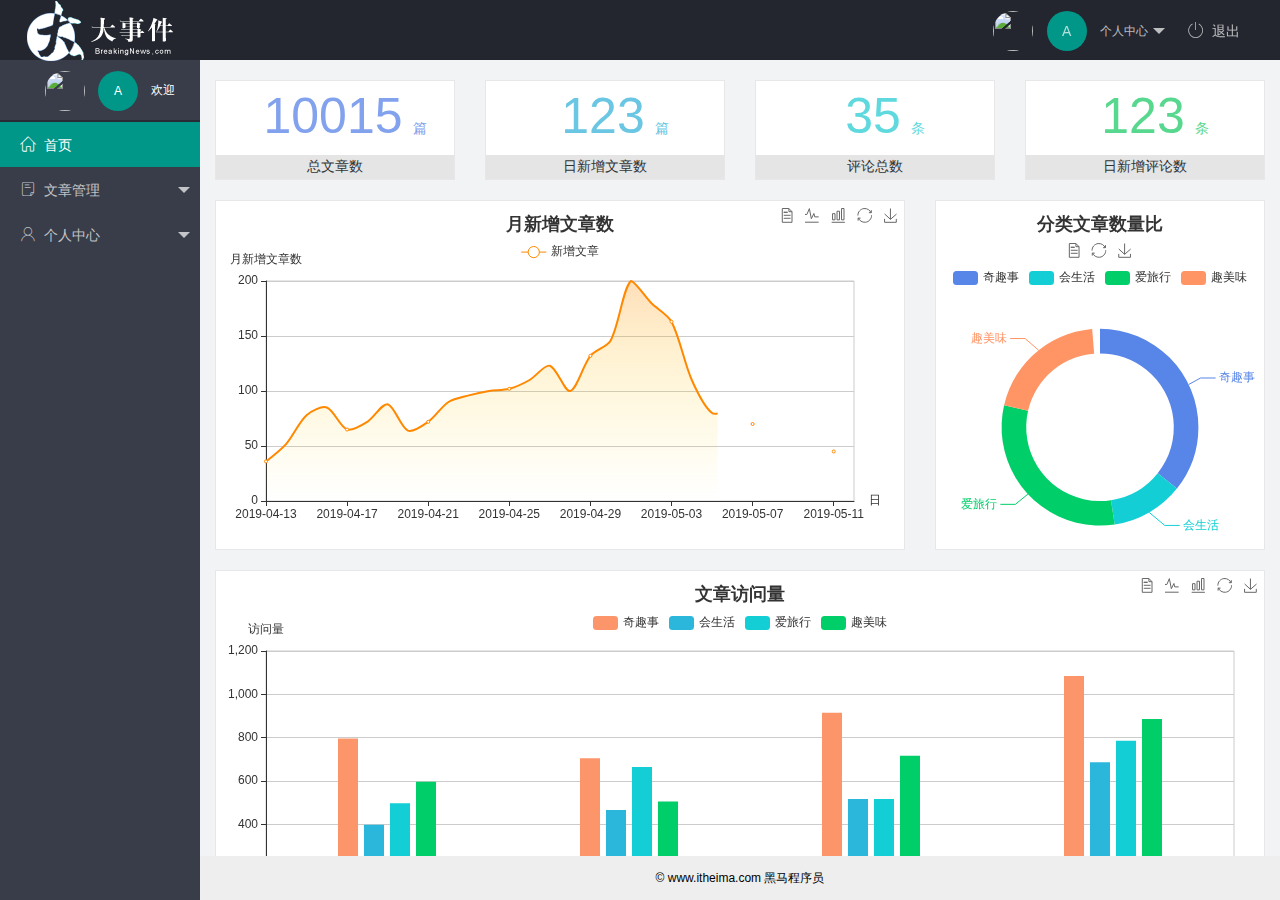
==== index.html @ 8183b422 "提交了index页面" ====
<!DOCTYPE html>
<html lang="en">

<head>
    <meta charset="UTF-8">
    <meta name="viewport" content="width=device-width, initial-scale=1.0">
    <title>大事件-主页</title>
    <link rel="stylesheet" href="/assets/lib/layui/css/layui.css">
    <link rel="stylesheet" href="/assets/fonts/iconfont.css">
    <link rel="stylesheet" href="/assets/css/index.css">
</head>

<body class="layui-layout-body">
    <div class="layui-layout layui-layout-admin">
        <div class="layui-header">
            <div class="layui-logo">
                <img src="/assets/images/logo.png" alt="">
            </div>
            <!-- 头部区域（可配合layui已有的水平导航） -->
            <ul class="layui-nav layui-layout-right">
                <li class="layui-nav-item">
                    <!-- 头像 -->
                    <a href="javascript:;" class="userinfo">
                        <img src="http://t.cn/RCzsdCq" class="layui-nav-img">
                        <span class="text-avatar">A</span> 个人中心
                    </a>
                    <dl class="layui-nav-child">
                        <dd><a href="">基本资料</a></dd>
                        <dd><a href="">更换头像</a></dd>
                        <dd><a href="">重置密码</a></dd>
                    </dl>
                </li>
                <li class="layui-nav-item"><a href="javascript:;" id="btnLogout"><span class="iconfont icon-tuichu"></span>退出</a></li>
            </ul>
        </div>

        <div class="layui-side layui-bg-black">
            <div class="layui-side-scroll">
                <!-- 头像 -->
                <div class="userinfo">
                    <img src="http://t.cn/RCzsdCq" class="layui-nav-img">
                    <span class="text-avatar">A</span>
                    <span id="welcome">欢迎</span>
                </div>
                <!-- 左侧导航区域（可配合layui已有的垂直导航） -->
                <ul class="layui-nav layui-nav-tree" lay-shrink="all">
                    <li class="layui-nav-item layui-this"><a href="/home/dashboard.html" target="fm"><span class="iconfont icon-home"></span>首页</a></li>

                    <li class="layui-nav-item">
                        <a class="" href="javascript:;"><span class="iconfont icon-16"></span>文章管理</a>
                        <dl class="layui-nav-child">
                            <dd><a href="javascript:;"><i class="layui-icon layui-icon-file"></i> 文章类别</a></dd>
                            <dd><a href="javascript:;"><i class="layui-icon layui-icon-template-1
                                "></i> 文章列表</a></dd>
                            <dd><a href="javascript:;"><i class="layui-icon layui-icon-upload-drag"></i> 发布文章</a></dd>
                        </dl>
                    </li>
                    <li class="layui-nav-item">
                        <a href="javascript:;"><span class="iconfont icon-user"></span>个人中心</a>
                        <dl class="layui-nav-child">
                            <dd><a href="javascript:;"><i class="layui-icon layui-icon-form"></i> 基本资料</a></dd>
                            <dd><a href="javascript:;"><i class="layui-icon layui-icon-face-smile"></i> 更换头像</a></dd>
                            <dd><a href="javascript:;"><i class="layui-icon layui-icon-set"></i> 重置密码</a></dd>
                        </dl>
                    </li>
                </ul>
            </div>
        </div>

        <div class="layui-body">
            <!-- 内容主体区域 -->
            <iframe name="fm" src="/home/dashboard.html" frameborder="0"></iframe>
        </div>

        <div class="layui-footer">
            <!-- 底部固定区域 -->
            © www.itheima.com 黑马程序员
        </div>
    </div>
    <script src="/assets/lib/layui/layui.all.js"></script>
    <script src="/assets/lib/jquery.js"></script>
    <script src="/assets/js/baseApi.js"></script>
    <script src="/assets/js/index.js"></script>
</body>

</html>
---- assets/lib/layui/css/layui.css ----
/** layui-v2.5.5 MIT License By https://www.layui.com */
 .layui-inline,img{display:inline-block;vertical-align:middle}h1,h2,h3,h4,h5,h6{font-weight:400}.layui-edge,.layui-header,.layui-inline,.layui-main{position:relative}.layui-body,.layui-edge,.layui-elip{overflow:hidden}.layui-btn,.layui-edge,.layui-inline,img{vertical-align:middle}.layui-btn,.layui-disabled,.layui-icon,.layui-unselect{-moz-user-select:none;-webkit-user-select:none;-ms-user-select:none}.layui-elip,.layui-form-checkbox span,.layui-form-pane .layui-form-label{text-overflow:ellipsis;white-space:nowrap}.layui-breadcrumb,.layui-tree-btnGroup{visibility:hidden}blockquote,body,button,dd,div,dl,dt,form,h1,h2,h3,h4,h5,h6,input,li,ol,p,pre,td,textarea,th,ul{margin:0;padding:0;-webkit-tap-highlight-color:rgba(0,0,0,0)}a:active,a:hover{outline:0}img{border:none}li{list-style:none}table{border-collapse:collapse;border-spacing:0}h4,h5,h6{font-size:100%}button,input,optgroup,option,select,textarea{font-family:inherit;font-size:inherit;font-style:inherit;font-weight:inherit;outline:0}pre{white-space:pre-wrap;white-space:-moz-pre-wrap;white-space:-pre-wrap;white-space:-o-pre-wrap;word-wrap:break-word}body{line-height:24px;font:14px Helvetica Neue,Helvetica,PingFang SC,Tahoma,Arial,sans-serif}hr{height:1px;margin:10px 0;border:0;clear:both}a{color:#333;text-decoration:none}a:hover{color:#777}a cite{font-style:normal;*cursor:pointer}.layui-border-box,.layui-border-box *{box-sizing:border-box}.layui-box,.layui-box *{box-sizing:content-box}.layui-clear{clear:both;*zoom:1}.layui-clear:after{content:'\20';clear:both;*zoom:1;display:block;height:0}.layui-inline{*display:inline;*zoom:1}.layui-edge{display:inline-block;width:0;height:0;border-width:6px;border-style:dashed;border-color:transparent}.layui-edge-top{top:-4px;border-bottom-color:#999;border-bottom-style:solid}.layui-edge-right{border-left-color:#999;border-left-style:solid}.layui-edge-bottom{top:2px;border-top-color:#999;border-top-style:solid}.layui-edge-left{border-right-color:#999;border-right-style:solid}.layui-disabled,.layui-disabled:hover{color:#d2d2d2!important;cursor:not-allowed!important}.layui-circle{border-radius:100%}.layui-show{display:block!important}.layui-hide{display:none!important}@font-face{font-family:layui-icon;src:url(../font/iconfont.eot?v=250);src:url(../font/iconfont.eot?v=250#iefix) format('embedded-opentype'),url(../font/iconfont.woff2?v=250) format('woff2'),url(../font/iconfont.woff?v=250) format('woff'),url(../font/iconfont.ttf?v=250) format('truetype'),url(../font/iconfont.svg?v=250#layui-icon) format('svg')}.layui-icon{font-family:layui-icon!important;font-size:16px;font-style:normal;-webkit-font-smoothing:antialiased;-moz-osx-font-smoothing:grayscale}.layui-icon-reply-fill:before{content:"\e611"}.layui-icon-set-fill:before{content:"\e614"}.layui-icon-menu-fill:before{content:"\e60f"}.layui-icon-search:before{content:"\e615"}.layui-icon-share:before{content:"\e641"}.layui-icon-set-sm:before{content:"\e620"}.layui-icon-engine:before{content:"\e628"}.layui-icon-close:before{content:"\1006"}.layui-icon-close-fill:before{content:"\1007"}.layui-icon-chart-screen:before{content:"\e629"}.layui-icon-star:before{content:"\e600"}.layui-icon-circle-dot:before{content:"\e617"}.layui-icon-chat:before{content:"\e606"}.layui-icon-release:before{content:"\e609"}.layui-icon-list:before{content:"\e60a"}.layui-icon-chart:before{content:"\e62c"}.layui-icon-ok-circle:before{content:"\1005"}.layui-icon-layim-theme:before{content:"\e61b"}.layui-icon-table:before{content:"\e62d"}.layui-icon-right:before{content:"\e602"}.layui-icon-left:before{content:"\e603"}.layui-icon-cart-simple:before{content:"\e698"}.layui-icon-face-cry:before{content:"\e69c"}.layui-icon-face-smile:before{content:"\e6af"}.layui-icon-survey:before{content:"\e6b2"}.layui-icon-tree:before{content:"\e62e"}.layui-icon-upload-circle:before{content:"\e62f"}.layui-icon-add-circle:before{content:"\e61f"}.layui-icon-download-circle:before{content:"\e601"}.layui-icon-templeate-1:before{content:"\e630"}.layui-icon-util:before{content:"\e631"}.layui-icon-face-surprised:before{content:"\e664"}.layui-icon-edit:before{content:"\e642"}.layui-icon-speaker:before{content:"\e645"}.layui-icon-down:before{content:"\e61a"}.layui-icon-file:before{content:"\e621"}.layui-icon-layouts:before{content:"\e632"}.layui-icon-rate-half:before{content:"\e6c9"}.layui-icon-add-circle-fine:before{content:"\e608"}.layui-icon-prev-circle:before{content:"\e633"}.layui-icon-read:before{content:"\e705"}.layui-icon-404:before{content:"\e61c"}.layui-icon-carousel:before{content:"\e634"}.layui-icon-help:before{content:"\e607"}.layui-icon-code-circle:before{content:"\e635"}.layui-icon-water:before{content:"\e636"}.layui-icon-username:before{content:"\e66f"}.layui-icon-find-fill:before{content:"\e670"}.layui-icon-about:before{content:"\e60b"}.layui-icon-location:before{content:"\e715"}.layui-icon-up:before{content:"\e619"}.layui-icon-pause:before{content:"\e651"}.layui-icon-date:before{content:"\e637"}.layui-icon-layim-uploadfile:before{content:"\e61d"}.layui-icon-delete:before{content:"\e640"}.layui-icon-play:before{content:"\e652"}.layui-icon-top:before{content:"\e604"}.layui-icon-friends:before{content:"\e612"}.layui-icon-refresh-3:before{content:"\e9aa"}.layui-icon-ok:before{content:"\e605"}.layui-icon-layer:before{content:"\e638"}.layui-icon-face-smile-fine:before{content:"\e60c"}.layui-icon-dollar:before{content:"\e659"}.layui-icon-group:before{content:"\e613"}.layui-icon-layim-download:before{content:"\e61e"}.layui-icon-picture-fine:before{content:"\e60d"}.layui-icon-link:before{content:"\e64c"}.layui-icon-diamond:before{content:"\e735"}.layui-icon-log:before{content:"\e60e"}.layui-icon-rate-solid:before{content:"\e67a"}.layui-icon-fonts-del:before{content:"\e64f"}.layui-icon-unlink:before{content:"\e64d"}.layui-icon-fonts-clear:before{content:"\e639"}.layui-icon-triangle-r:before{content:"\e623"}.layui-icon-circle:before{content:"\e63f"}.layui-icon-radio:before{content:"\e643"}.layui-icon-align-center:before{content:"\e647"}.layui-icon-align-right:before{content:"\e648"}.layui-icon-align-left:before{content:"\e649"}.layui-icon-loading-1:before{content:"\e63e"}.layui-icon-return:before{content:"\e65c"}.layui-icon-fonts-strong:before{content:"\e62b"}.layui-icon-upload:before{content:"\e67c"}.layui-icon-dialogue:before{content:"\e63a"}.layui-icon-video:before{content:"\e6ed"}.layui-icon-headset:before{content:"\e6fc"}.layui-icon-cellphone-fine:before{content:"\e63b"}.layui-icon-add-1:before{content:"\e654"}.layui-icon-face-smile-b:before{content:"\e650"}.layui-icon-fonts-html:before{content:"\e64b"}.layui-icon-form:before{content:"\e63c"}.layui-icon-cart:before{content:"\e657"}.layui-icon-camera-fill:before{content:"\e65d"}.layui-icon-tabs:before{content:"\e62a"}.layui-icon-fonts-code:before{content:"\e64e"}.layui-icon-fire:before{content:"\e756"}.layui-icon-set:before{content:"\e716"}.layui-icon-fonts-u:before{content:"\e646"}.layui-icon-triangle-d:before{content:"\e625"}.layui-icon-tips:before{content:"\e702"}.layui-icon-picture:before{content:"\e64a"}.layui-icon-more-vertical:before{content:"\e671"}.layui-icon-flag:before{content:"\e66c"}.layui-icon-loading:before{content:"\e63d"}.layui-icon-fonts-i:before{content:"\e644"}.layui-icon-refresh-1:before{content:"\e666"}.layui-icon-rmb:before{content:"\e65e"}.layui-icon-home:before{content:"\e68e"}.layui-icon-user:before{content:"\e770"}.layui-icon-notice:before{content:"\e667"}.layui-icon-login-weibo:before{content:"\e675"}.layui-icon-voice:before{content:"\e688"}.layui-icon-upload-drag:before{content:"\e681"}.layui-icon-login-qq:before{content:"\e676"}.layui-icon-snowflake:before{content:"\e6b1"}.layui-icon-file-b:before{content:"\e655"}.layui-icon-template:before{content:"\e663"}.layui-icon-auz:before{content:"\e672"}.layui-icon-console:before{content:"\e665"}.layui-icon-app:before{content:"\e653"}.layui-icon-prev:before{content:"\e65a"}.layui-icon-website:before{content:"\e7ae"}.layui-icon-next:before{content:"\e65b"}.layui-icon-component:before{content:"\e857"}.layui-icon-more:before{content:"\e65f"}.layui-icon-login-wechat:before{content:"\e677"}.layui-icon-shrink-right:before{content:"\e668"}.layui-icon-spread-left:before{content:"\e66b"}.layui-icon-camera:before{content:"\e660"}.layui-icon-note:before{content:"\e66e"}.layui-icon-refresh:before{content:"\e669"}.layui-icon-female:before{content:"\e661"}.layui-icon-male:before{content:"\e662"}.layui-icon-password:before{content:"\e673"}.layui-icon-senior:before{content:"\e674"}.layui-icon-theme:before{content:"\e66a"}.layui-icon-tread:before{content:"\e6c5"}.layui-icon-praise:before{content:"\e6c6"}.layui-icon-star-fill:before{content:"\e658"}.layui-icon-rate:before{content:"\e67b"}.layui-icon-template-1:before{content:"\e656"}.layui-icon-vercode:before{content:"\e679"}.layui-icon-cellphone:before{content:"\e678"}.layui-icon-screen-full:before{content:"\e622"}.layui-icon-screen-restore:before{content:"\e758"}.layui-icon-cols:before{content:"\e610"}.layui-icon-export:before{content:"\e67d"}.layui-icon-print:before{content:"\e66d"}.layui-icon-slider:before{content:"\e714"}.layui-icon-addition:before{content:"\e624"}.layui-icon-subtraction:before{content:"\e67e"}.layui-icon-service:before{content:"\e626"}.layui-icon-transfer:before{content:"\e691"}.layui-main{width:1140px;margin:0 auto}.layui-header{z-index:1000;height:60px}.layui-header a:hover{transition:all .5s;-webkit-transition:all .5s}.layui-side{position:fixed;left:0;top:0;bottom:0;z-index:999;width:200px;overflow-x:hidden}.layui-side-scroll{position:relative;width:220px;height:100%;overflow-x:hidden}.layui-body{position:absolute;left:200px;right:0;top:0;bottom:0;z-index:998;width:auto;overflow-y:auto;box-sizing:border-box}.layui-layout-body{overflow:hidden}.layui-layout-admin .layui-header{background-color:#23262E}.layui-layout-admin .layui-side{top:60px;width:200px;overflow-x:hidden}.layui-layout-admin .layui-body{position:fixed;top:60px;bottom:44px}.layui-layout-admin .layui-main{width:auto;margin:0 15px}.layui-layout-admin .layui-footer{position:fixed;left:200px;right:0;bottom:0;height:44px;line-height:44px;padding:0 15px;background-color:#eee}.layui-layout-admin .layui-logo{position:absolute;left:0;top:0;width:200px;height:100%;line-height:60px;text-align:center;color:#009688;font-size:16px}.layui-layout-admin .layui-header .layui-nav{background:0 0}.layui-layout-left{position:absolute!important;left:200px;top:0}.layui-layout-right{position:absolute!important;right:0;top:0}.layui-container{position:relative;margin:0 auto;padding:0 15px;box-sizing:border-box}.layui-fluid{position:relative;margin:0 auto;padding:0 15px}.layui-row:after,.layui-row:before{content:'';display:block;clear:both}.layui-col-lg1,.layui-col-lg10,.layui-col-lg11,.layui-col-lg12,.layui-col-lg2,.layui-col-lg3,.layui-col-lg4,.layui-col-lg5,.layui-col-lg6,.layui-col-lg7,.layui-col-lg8,.layui-col-lg9,.layui-col-md1,.layui-col-md10,.layui-col-md11,.layui-col-md12,.layui-col-md2,.layui-col-md3,.layui-col-md4,.layui-col-md5,.layui-col-md6,.layui-col-md7,.layui-col-md8,.layui-col-md9,.layui-col-sm1,.layui-col-sm10,.layui-col-sm11,.layui-col-sm12,.layui-col-sm2,.layui-col-sm3,.layui-col-sm4,.layui-col-sm5,.layui-col-sm6,.layui-col-sm7,.layui-col-sm8,.layui-col-sm9,.layui-col-xs1,.layui-col-xs10,.layui-col-xs11,.layui-col-xs12,.layui-col-xs2,.layui-col-xs3,.layui-col-xs4,.layui-col-xs5,.layui-col-xs6,.layui-col-xs7,.layui-col-xs8,.layui-col-xs9{position:relative;display:block;box-sizing:border-box}.layui-col-xs1,.layui-col-xs10,.layui-col-xs11,.layui-col-xs12,.layui-col-xs2,.layui-col-xs3,.layui-col-xs4,.layui-col-xs5,.layui-col-xs6,.layui-col-xs7,.layui-col-xs8,.layui-col-xs9{float:left}.layui-col-xs1{width:8.33333333%}.layui-col-xs2{width:16.66666667%}.layui-col-xs3{width:25%}.layui-col-xs4{width:33.33333333%}.layui-col-xs5{width:41.66666667%}.layui-col-xs6{width:50%}.layui-col-xs7{width:58.33333333%}.layui-col-xs8{width:66.66666667%}.layui-col-xs9{width:75%}.layui-col-xs10{width:83.33333333%}.layui-col-xs11{width:91.66666667%}.layui-col-xs12{width:100%}.layui-col-xs-offset1{margin-left:8.33333333%}.layui-col-xs-offset2{margin-left:16.66666667%}.layui-col-xs-offset3{margin-left:25%}.layui-col-xs-offset4{margin-left:33.33333333%}.layui-col-xs-offset5{margin-left:41.66666667%}.layui-col-xs-offset6{margin-left:50%}.layui-col-xs-offset7{margin-left:58.33333333%}.layui-col-xs-offset8{margin-left:66.66666667%}.layui-col-xs-offset9{margin-left:75%}.layui-col-xs-offset10{margin-left:83.33333333%}.layui-col-xs-offset11{margin-left:91.66666667%}.layui-col-xs-offset12{margin-left:100%}@media screen and (max-width:768px){.layui-hide-xs{display:none!important}.layui-show-xs-block{display:block!important}.layui-show-xs-inline{display:inline!important}.layui-show-xs-inline-block{display:inline-block!important}}@media screen and (min-width:768px){.layui-container{width:750px}.layui-hide-sm{display:none!important}.layui-show-sm-block{display:block!important}.layui-show-sm-inline{display:inline!important}.layui-show-sm-inline-block{display:inline-block!important}.layui-col-sm1,.layui-col-sm10,.layui-col-sm11,.layui-col-sm12,.layui-col-sm2,.layui-col-sm3,.layui-col-sm4,.layui-col-sm5,.layui-col-sm6,.layui-col-sm7,.layui-col-sm8,.layui-col-sm9{float:left}.layui-col-sm1{width:8.33333333%}.layui-col-sm2{width:16.66666667%}.layui-col-sm3{width:25%}.layui-col-sm4{width:33.33333333%}.layui-col-sm5{width:41.66666667%}.layui-col-sm6{width:50%}.layui-col-sm7{width:58.33333333%}.layui-col-sm8{width:66.66666667%}.layui-col-sm9{width:75%}.layui-col-sm10{width:83.33333333%}.layui-col-sm11{width:91.66666667%}.layui-col-sm12{width:100%}.layui-col-sm-offset1{margin-left:8.33333333%}.layui-col-sm-offset2{margin-left:16.66666667%}.layui-col-sm-offset3{margin-left:25%}.layui-col-sm-offset4{margin-left:33.33333333%}.layui-col-sm-offset5{margin-left:41.66666667%}.layui-col-sm-offset6{margin-left:50%}.layui-col-sm-offset7{margin-left:58.33333333%}.layui-col-sm-offset8{margin-left:66.66666667%}.layui-col-sm-offset9{margin-left:75%}.layui-col-sm-offset10{margin-left:83.33333333%}.layui-col-sm-offset11{margin-left:91.66666667%}.layui-col-sm-offset12{margin-left:100%}}@media screen and (min-width:992px){.layui-container{width:970px}.layui-hide-md{display:none!important}.layui-show-md-block{display:block!important}.layui-show-md-inline{display:inline!important}.layui-show-md-inline-block{display:inline-block!important}.layui-col-md1,.layui-col-md10,.layui-col-md11,.layui-col-md12,.layui-col-md2,.layui-col-md3,.layui-col-md4,.layui-col-md5,.layui-col-md6,.layui-col-md7,.layui-col-md8,.layui-col-md9{float:left}.layui-col-md1{width:8.33333333%}.layui-col-md2{width:16.66666667%}.layui-col-md3{width:25%}.layui-col-md4{width:33.33333333%}.layui-col-md5{width:41.66666667%}.layui-col-md6{width:50%}.layui-col-md7{width:58.33333333%}.layui-col-md8{width:66.66666667%}.layui-col-md9{width:75%}.layui-col-md10{width:83.33333333%}.layui-col-md11{width:91.66666667%}.layui-col-md12{width:100%}.layui-col-md-offset1{margin-left:8.33333333%}.layui-col-md-offset2{margin-left:16.66666667%}.layui-col-md-offset3{margin-left:25%}.layui-col-md-offset4{margin-left:33.33333333%}.layui-col-md-offset5{margin-left:41.66666667%}.layui-col-md-offset6{margin-left:50%}.layui-col-md-offset7{margin-left:58.33333333%}.layui-col-md-offset8{margin-left:66.66666667%}.layui-col-md-offset9{margin-left:75%}.layui-col-md-offset10{margin-left:83.33333333%}.layui-col-md-offset11{margin-left:91.66666667%}.layui-col-md-offset12{margin-left:100%}}@media screen and (min-width:1200px){.layui-container{width:1170px}.layui-hide-lg{display:none!important}.layui-show-lg-block{display:block!important}.layui-show-lg-inline{display:inline!important}.layui-show-lg-inline-block{display:inline-block!important}.layui-col-lg1,.layui-col-lg10,.layui-col-lg11,.layui-col-lg12,.layui-col-lg2,.layui-col-lg3,.layui-col-lg4,.layui-col-lg5,.layui-col-lg6,.layui-col-lg7,.layui-col-lg8,.layui-col-lg9{float:left}.layui-col-lg1{width:8.33333333%}.layui-col-lg2{width:16.66666667%}.layui-col-lg3{width:25%}.layui-col-lg4{width:33.33333333%}.layui-col-lg5{width:41.66666667%}.layui-col-lg6{width:50%}.layui-col-lg7{width:58.33333333%}.layui-col-lg8{width:66.66666667%}.layui-col-lg9{width:75%}.layui-col-lg10{width:83.33333333%}.layui-col-lg11{width:91.66666667%}.layui-col-lg12{width:100%}.layui-col-lg-offset1{margin-left:8.33333333%}.layui-col-lg-offset2{margin-left:16.66666667%}.layui-col-lg-offset3{margin-left:25%}.layui-col-lg-offset4{margin-left:33.33333333%}.layui-col-lg-offset5{margin-left:41.66666667%}.layui-col-lg-offset6{margin-left:50%}.layui-col-lg-offset7{margin-left:58.33333333%}.layui-col-lg-offset8{margin-left:66.66666667%}.layui-col-lg-offset9{margin-left:75%}.layui-col-lg-offset10{margin-left:83.33333333%}.layui-col-lg-offset11{margin-left:91.66666667%}.layui-col-lg-offset12{margin-left:100%}}.layui-col-space1{margin:-.5px}.layui-col-space1>*{padding:.5px}.layui-col-space3{margin:-1.5px}.layui-col-space3>*{padding:1.5px}.layui-col-space5{margin:-2.5px}.layui-col-space5>*{padding:2.5px}.layui-col-space8{margin:-3.5px}.layui-col-space8>*{padding:3.5px}.layui-col-space10{margin:-5px}.layui-col-space10>*{padding:5px}.layui-col-space12{margin:-6px}.layui-col-space12>*{padding:6px}.layui-col-space15{margin:-7.5px}.layui-col-space15>*{padding:7.5px}.layui-col-space18{margin:-9px}.layui-col-space18>*{padding:9px}.layui-col-space20{margin:-10px}.layui-col-space20>*{padding:10px}.layui-col-space22{margin:-11px}.layui-col-space22>*{padding:11px}.layui-col-space25{margin:-12.5px}.layui-col-space25>*{padding:12.5px}.layui-col-space30{margin:-15px}.layui-col-space30>*{padding:15px}.layui-btn,.layui-input,.layui-select,.layui-textarea,.layui-upload-button{outline:0;-webkit-appearance:none;transition:all .3s;-webkit-transition:all .3s;box-sizing:border-box}.layui-elem-quote{margin-bottom:10px;padding:15px;line-height:22px;border-left:5px solid #009688;border-radius:0 2px 2px 0;background-color:#f2f2f2}.layui-quote-nm{border-style:solid;border-width:1px 1px 1px 5px;background:0 0}.layui-elem-field{margin-bottom:10px;padding:0;border-width:1px;border-style:solid}.layui-elem-field legend{margin-left:20px;padding:0 10px;font-size:20px;font-weight:300}.layui-field-title{margin:10px 0 20px;border-width:1px 0 0}.layui-field-box{padding:10px 15px}.layui-field-title .layui-field-box{padding:10px 0}.layui-progress{position:relative;height:6px;border-radius:20px;background-color:#e2e2e2}.layui-progress-bar{position:absolute;left:0;top:0;width:0;max-width:100%;height:6px;border-radius:20px;text-align:right;background-color:#5FB878;transition:all .3s;-webkit-transition:all .3s}.layui-progress-big,.layui-progress-big .layui-progress-bar{height:18px;line-height:18px}.layui-progress-text{position:relative;top:-20px;line-height:18px;font-size:12px;color:#666}.layui-progress-big .layui-progress-text{position:static;padding:0 10px;color:#fff}.layui-collapse{border-width:1px;border-style:solid;border-radius:2px}.layui-colla-content,.layui-colla-item{border-top-width:1px;border-top-style:solid}.layui-colla-item:first-child{border-top:none}.layui-colla-title{position:relative;height:42px;line-height:42px;padding:0 15px 0 35px;color:#333;background-color:#f2f2f2;cursor:pointer;font-size:14px;overflow:hidden}.layui-colla-content{display:none;padding:10px 15px;line-height:22px;color:#666}.layui-colla-icon{position:absolute;left:15px;top:0;font-size:14px}.layui-card{margin-bottom:15px;border-radius:2px;background-color:#fff;box-shadow:0 1px 2px 0 rgba(0,0,0,.05)}.layui-card:last-child{margin-bottom:0}.layui-card-header{position:relative;height:42px;line-height:42px;padding:0 15px;border-bottom:1px solid #f6f6f6;color:#333;border-radius:2px 2px 0 0;font-size:14px}.layui-bg-black,.layui-bg-blue,.layui-bg-cyan,.layui-bg-green,.layui-bg-orange,.layui-bg-red{color:#fff!important}.layui-card-body{position:relative;padding:10px 15px;line-height:24px}.layui-card-body[pad15]{padding:15px}.layui-card-body[pad20]{padding:20px}.layui-card-body .layui-table{margin:5px 0}.layui-card .layui-tab{margin:0}.layui-panel-window{position:relative;padding:15px;border-radius:0;border-top:5px solid #E6E6E6;background-color:#fff}.layui-auxiliar-moving{position:fixed;left:0;right:0;top:0;bottom:0;width:100%;height:100%;background:0 0;z-index:9999999999}.layui-form-label,.layui-form-mid,.layui-form-select,.layui-input-block,.layui-input-inline,.layui-textarea{position:relative}.layui-bg-red{background-color:#FF5722!important}.layui-bg-orange{background-color:#FFB800!important}.layui-bg-green{background-color:#009688!important}.layui-bg-cyan{background-color:#2F4056!important}.layui-bg-blue{background-color:#1E9FFF!important}.layui-bg-black{background-color:#393D49!important}.layui-bg-gray{background-color:#eee!important;color:#666!important}.layui-badge-rim,.layui-colla-content,.layui-colla-item,.layui-collapse,.layui-elem-field,.layui-form-pane .layui-form-item[pane],.layui-form-pane .layui-form-label,.layui-input,.layui-layedit,.layui-layedit-tool,.layui-quote-nm,.layui-select,.layui-tab-bar,.layui-tab-card,.layui-tab-title,.layui-tab-title .layui-this:after,.layui-textarea{border-color:#e6e6e6}.layui-timeline-item:before,hr{background-color:#e6e6e6}.layui-text{line-height:22px;font-size:14px;color:#666}.layui-text h1,.layui-text h2,.layui-text h3{font-weight:500;color:#333}.layui-text h1{font-size:30px}.layui-text h2{font-size:24px}.layui-text h3{font-size:18px}.layui-text a:not(.layui-btn){color:#01AAED}.layui-text a:not(.layui-btn):hover{text-decoration:underline}.layui-text ul{padding:5px 0 5px 15px}.layui-text ul li{margin-top:5px;list-style-type:disc}.layui-text em,.layui-word-aux{color:#999!important;padding:0 5px!important}.layui-btn{display:inline-block;height:38px;line-height:38px;padding:0 18px;background-color:#009688;color:#fff;white-space:nowrap;text-align:center;font-size:14px;border:none;border-radius:2px;cursor:pointer}.layui-btn:hover{opacity:.8;filter:alpha(opacity=80);color:#fff}.layui-btn:active{opacity:1;filter:alpha(opacity=100)}.layui-btn+.layui-btn{margin-left:10px}.layui-btn-container{font-size:0}.layui-btn-container .layui-btn{margin-right:10px;margin-bottom:10px}.layui-btn-container .layui-btn+.layui-btn{margin-left:0}.layui-table .layui-btn-container .layui-btn{margin-bottom:9px}.layui-btn-radius{border-radius:100px}.layui-btn .layui-icon{margin-right:3px;font-size:18px;vertical-align:bottom;vertical-align:middle\9}.layui-btn-primary{border:1px solid #C9C9C9;background-color:#fff;color:#555}.layui-btn-primary:hover{border-color:#009688;color:#333}.layui-btn-normal{background-color:#1E9FFF}.layui-btn-warm{background-color:#FFB800}.layui-btn-danger{background-color:#FF5722}.layui-btn-checked{background-color:#5FB878}.layui-btn-disabled,.layui-btn-disabled:active,.layui-btn-disabled:hover{border:1px solid #e6e6e6;background-color:#FBFBFB;color:#C9C9C9;cursor:not-allowed;opacity:1}.layui-btn-lg{height:44px;line-height:44px;padding:0 25px;font-size:16px}.layui-btn-sm{height:30px;line-height:30px;padding:0 10px;font-size:12px}.layui-btn-sm i{font-size:16px!important}.layui-btn-xs{height:22px;line-height:22px;padding:0 5px;font-size:12px}.layui-btn-xs i{font-size:14px!important}.layui-btn-group{display:inline-block;vertical-align:middle;font-size:0}.layui-btn-group .layui-btn{margin-left:0!important;margin-right:0!important;border-left:1px solid rgba(255,255,255,.5);border-radius:0}.layui-btn-group .layui-btn-primary{border-left:none}.layui-btn-group .layui-btn-primary:hover{border-color:#C9C9C9;color:#009688}.layui-btn-group .layui-btn:first-child{border-left:none;border-radius:2px 0 0 2px}.layui-btn-group .layui-btn-primary:first-child{border-left:1px solid #c9c9c9}.layui-btn-group .layui-btn:last-child{border-radius:0 2px 2px 0}.layui-btn-group .layui-btn+.layui-btn{margin-left:0}.layui-btn-group+.layui-btn-group{margin-left:10px}.layui-btn-fluid{width:100%}.layui-input,.layui-select,.layui-textarea{height:38px;line-height:1.3;line-height:38px\9;border-width:1px;border-style:solid;background-color:#fff;border-radius:2px}.layui-input::-webkit-input-placeholder,.layui-select::-webkit-input-placeholder,.layui-textarea::-webkit-input-placeholder{line-height:1.3}.layui-input,.layui-textarea{display:block;width:100%;padding-left:10px}.layui-input:hover,.layui-textarea:hover{border-color:#D2D2D2!important}.layui-input:focus,.layui-textarea:focus{border-color:#C9C9C9!important}.layui-textarea{min-height:100px;height:auto;line-height:20px;padding:6px 10px;resize:vertical}.layui-select{padding:0 10px}.layui-form input[type=checkbox],.layui-form input[type=radio],.layui-form select{display:none}.layui-form [lay-ignore]{display:initial}.layui-form-item{margin-bottom:15px;clear:both;*zoom:1}.layui-form-item:after{content:'\20';clear:both;*zoom:1;display:block;height:0}.layui-form-label{float:left;display:block;padding:9px 15px;width:80px;font-weight:400;line-height:20px;text-align:right}.layui-form-label-col{display:block;float:none;padding:9px 0;line-height:20px;text-align:left}.layui-form-item .layui-inline{margin-bottom:5px;margin-right:10px}.layui-input-block{margin-left:110px;min-height:36px}.layui-input-inline{display:inline-block;vertical-align:middle}.layui-form-item .layui-input-inline{float:left;width:190px;margin-right:10px}.layui-form-text .layui-input-inline{width:auto}.layui-form-mid{float:left;display:block;padding:9px 0!important;line-height:20px;margin-right:10px}.layui-form-danger+.layui-form-select .layui-input,.layui-form-danger:focus{border-color:#FF5722!important}.layui-form-select .layui-input{padding-right:30px;cursor:pointer}.layui-form-select .layui-edge{position:absolute;right:10px;top:50%;margin-top:-3px;cursor:pointer;border-width:6px;border-top-color:#c2c2c2;border-top-style:solid;transition:all .3s;-webkit-transition:all .3s}.layui-form-select dl{display:none;position:absolute;left:0;top:42px;padding:5px 0;z-index:899;min-width:100%;border:1px solid #d2d2d2;max-height:300px;overflow-y:auto;background-color:#fff;border-radius:2px;box-shadow:0 2px 4px rgba(0,0,0,.12);box-sizing:border-box}.layui-form-select dl dd,.layui-form-select dl dt{padding:0 10px;line-height:36px;white-space:nowrap;overflow:hidden;text-overflow:ellipsis}.layui-form-select dl dt{font-size:12px;color:#999}.layui-form-select dl dd{cursor:pointer}.layui-form-select dl dd:hover{background-color:#f2f2f2;-webkit-transition:.5s all;transition:.5s all}.layui-form-select .layui-select-group dd{padding-left:20px}.layui-form-select dl dd.layui-select-tips{padding-left:10px!important;color:#999}.layui-form-select dl dd.layui-this{background-color:#5FB878;color:#fff}.layui-form-checkbox,.layui-form-select dl dd.layui-disabled{background-color:#fff}.layui-form-selected dl{display:block}.layui-form-checkbox,.layui-form-checkbox *,.layui-form-switch{display:inline-block;vertical-align:middle}.layui-form-selected .layui-edge{margin-top:-9px;-webkit-transform:rotate(180deg);transform:rotate(180deg);margin-top:-3px\9}:root .layui-form-selected .layui-edge{margin-top:-9px\0/IE9}.layui-form-selectup dl{top:auto;bottom:42px}.layui-select-none{margin:5px 0;text-align:center;color:#999}.layui-select-disabled .layui-disabled{border-color:#eee!important}.layui-select-disabled .layui-edge{border-top-color:#d2d2d2}.layui-form-checkbox{position:relative;height:30px;line-height:30px;margin-right:10px;padding-right:30px;cursor:pointer;font-size:0;-webkit-transition:.1s linear;transition:.1s linear;box-sizing:border-box}.layui-form-checkbox span{padding:0 10px;height:100%;font-size:14px;border-radius:2px 0 0 2px;background-color:#d2d2d2;color:#fff;overflow:hidden}.layui-form-checkbox:hover span{background-color:#c2c2c2}.layui-form-checkbox i{position:absolute;right:0;top:0;width:30px;height:28px;border:1px solid #d2d2d2;border-left:none;border-radius:0 2px 2px 0;color:#fff;font-size:20px;text-align:center}.layui-form-checkbox:hover i{border-color:#c2c2c2;color:#c2c2c2}.layui-form-checked,.layui-form-checked:hover{border-color:#5FB878}.layui-form-checked span,.layui-form-checked:hover span{background-color:#5FB878}.layui-form-checked i,.layui-form-checked:hover i{color:#5FB878}.layui-form-item .layui-form-checkbox{margin-top:4px}.layui-form-checkbox[lay-skin=primary]{height:auto!important;line-height:normal!important;min-width:18px;min-height:18px;border:none!important;margin-right:0;padding-left:28px;padding-right:0;background:0 0}.layui-form-checkbox[lay-skin=primary] span{padding-left:0;padding-right:15px;line-height:18px;background:0 0;color:#666}.layui-form-checkbox[lay-skin=primary] i{right:auto;left:0;width:16px;height:16px;line-height:16px;border:1px solid #d2d2d2;font-size:12px;border-radius:2px;background-color:#fff;-webkit-transition:.1s linear;transition:.1s linear}.layui-form-checkbox[lay-skin=primary]:hover i{border-color:#5FB878;color:#fff}.layui-form-checked[lay-skin=primary] i{border-color:#5FB878!important;background-color:#5FB878;color:#fff}.layui-checkbox-disbaled[lay-skin=primary] span{background:0 0!important;color:#c2c2c2}.layui-checkbox-disbaled[lay-skin=primary]:hover i{border-color:#d2d2d2}.layui-form-item .layui-form-checkbox[lay-skin=primary]{margin-top:10px}.layui-form-switch{position:relative;height:22px;line-height:22px;min-width:35px;padding:0 5px;margin-top:8px;border:1px solid #d2d2d2;border-radius:20px;cursor:pointer;background-color:#fff;-webkit-transition:.1s linear;transition:.1s linear}.layui-form-switch i{position:absolute;left:5px;top:3px;width:16px;height:16px;border-radius:20px;background-color:#d2d2d2;-webkit-transition:.1s linear;transition:.1s linear}.layui-form-switch em{position:relative;top:0;width:25px;margin-left:21px;padding:0!important;text-align:center!important;color:#999!important;font-style:normal!important;font-size:12px}.layui-form-onswitch{border-color:#5FB878;background-color:#5FB878}.layui-checkbox-disbaled,.layui-checkbox-disbaled i{border-color:#e2e2e2!important}.layui-form-onswitch i{left:100%;margin-left:-21px;background-color:#fff}.layui-form-onswitch em{margin-left:5px;margin-right:21px;color:#fff!important}.layui-checkbox-disbaled span{background-color:#e2e2e2!important}.layui-checkbox-disbaled:hover i{color:#fff!important}[lay-radio]{display:none}.layui-form-radio,.layui-form-radio *{display:inline-block;vertical-align:middle}.layui-form-radio{line-height:28px;margin:6px 10px 0 0;padding-right:10px;cursor:pointer;font-size:0}.layui-form-radio *{font-size:14px}.layui-form-radio>i{margin-right:8px;font-size:22px;color:#c2c2c2}.layui-form-radio>i:hover,.layui-form-radioed>i{color:#5FB878}.layui-radio-disbaled>i{color:#e2e2e2!important}.layui-form-pane .layui-form-label{width:110px;padding:8px 15px;height:38px;line-height:20px;border-width:1px;border-style:solid;border-radius:2px 0 0 2px;text-align:center;background-color:#FBFBFB;overflow:hidden;box-sizing:border-box}.layui-form-pane .layui-input-inline{margin-left:-1px}.layui-form-pane .layui-input-block{margin-left:110px;left:-1px}.layui-form-pane .layui-input{border-radius:0 2px 2px 0}.layui-form-pane .layui-form-text .layui-form-label{float:none;width:100%;border-radius:2px;box-sizing:border-box;text-align:left}.layui-form-pane .layui-form-text .layui-input-inline{display:block;margin:0;top:-1px;clear:both}.layui-form-pane .layui-form-text .layui-input-block{margin:0;left:0;top:-1px}.layui-form-pane .layui-form-text .layui-textarea{min-height:100px;border-radius:0 0 2px 2px}.layui-form-pane .layui-form-checkbox{margin:4px 0 4px 10px}.layui-form-pane .layui-form-radio,.layui-form-pane .layui-form-switch{margin-top:6px;margin-left:10px}.layui-form-pane .layui-form-item[pane]{position:relative;border-width:1px;border-style:solid}.layui-form-pane .layui-form-item[pane] .layui-form-label{position:absolute;left:0;top:0;height:100%;border-width:0 1px 0 0}.layui-form-pane .layui-form-item[pane] .layui-input-inline{margin-left:110px}@media screen and (max-width:450px){.layui-form-item .layui-form-label{text-overflow:ellipsis;overflow:hidden;white-space:nowrap}.layui-form-item .layui-inline{display:block;margin-right:0;margin-bottom:20px;clear:both}.layui-form-item .layui-inline:after{content:'\20';clear:both;display:block;height:0}.layui-form-item .layui-input-inline{display:block;float:none;left:-3px;width:auto;margin:0 0 10px 112px}.layui-form-item .layui-input-inline+.layui-form-mid{margin-left:110px;top:-5px;padding:0}.layui-form-item .layui-form-checkbox{margin-right:5px;margin-bottom:5px}}.layui-layedit{border-width:1px;border-style:solid;border-radius:2px}.layui-layedit-tool{padding:3px 5px;border-bottom-width:1px;border-bottom-style:solid;font-size:0}.layedit-tool-fixed{position:fixed;top:0;border-top:1px solid #e2e2e2}.layui-layedit-tool .layedit-tool-mid,.layui-layedit-tool .layui-icon{display:inline-block;vertical-align:middle;text-align:center;font-size:14px}.layui-layedit-tool .layui-icon{position:relative;width:32px;height:30px;line-height:30px;margin:3px 5px;color:#777;cursor:pointer;border-radius:2px}.layui-layedit-tool .layui-icon:hover{color:#393D49}.layui-layedit-tool .layui-icon:active{color:#000}.layui-layedit-tool .layedit-tool-active{background-color:#e2e2e2;color:#000}.layui-layedit-tool .layui-disabled,.layui-layedit-tool .layui-disabled:hover{color:#d2d2d2;cursor:not-allowed}.layui-layedit-tool .layedit-tool-mid{width:1px;height:18px;margin:0 10px;background-color:#d2d2d2}.layedit-tool-html{width:50px!important;font-size:30px!important}.layedit-tool-b,.layedit-tool-code,.layedit-tool-help{font-size:16px!important}.layedit-tool-d,.layedit-tool-face,.layedit-tool-image,.layedit-tool-unlink{font-size:18px!important}.layedit-tool-image input{position:absolute;font-size:0;left:0;top:0;width:100%;height:100%;opacity:.01;filter:Alpha(opacity=1);cursor:pointer}.layui-layedit-iframe iframe{display:block;width:100%}#LAY_layedit_code{overflow:hidden}.layui-laypage{display:inline-block;*display:inline;*zoom:1;vertical-align:middle;margin:10px 0;font-size:0}.layui-laypage>a:first-child,.layui-laypage>a:first-child em{border-radius:2px 0 0 2px}.layui-laypage>a:last-child,.layui-laypage>a:last-child em{border-radius:0 2px 2px 0}.layui-laypage>:first-child{margin-left:0!important}.layui-laypage>:last-child{margin-right:0!important}.layui-laypage a,.layui-laypage button,.layui-laypage input,.layui-laypage select,.layui-laypage span{border:1px solid #e2e2e2}.layui-laypage a,.layui-laypage span{display:inline-block;*display:inline;*zoom:1;vertical-align:middle;padding:0 15px;height:28px;line-height:28px;margin:0 -1px 5px 0;background-color:#fff;color:#333;font-size:12px}.layui-flow-more a *,.layui-laypage input,.layui-table-view select[lay-ignore]{display:inline-block}.layui-laypage a:hover{color:#009688}.layui-laypage em{font-style:normal}.layui-laypage .layui-laypage-spr{color:#999;font-weight:700}.layui-laypage a{text-decoration:none}.layui-laypage .layui-laypage-curr{position:relative}.layui-laypage .layui-laypage-curr em{position:relative;color:#fff}.layui-laypage .layui-laypage-curr .layui-laypage-em{position:absolute;left:-1px;top:-1px;padding:1px;width:100%;height:100%;background-color:#009688}.layui-laypage-em{border-radius:2px}.layui-laypage-next em,.layui-laypage-prev em{font-family:Sim sun;font-size:16px}.layui-laypage .layui-laypage-count,.layui-laypage .layui-laypage-limits,.layui-laypage .layui-laypage-refresh,.layui-laypage .layui-laypage-skip{margin-left:10px;margin-right:10px;padding:0;border:none}.layui-laypage .layui-laypage-limits,.layui-laypage .layui-laypage-refresh{vertical-align:top}.layui-laypage .layui-laypage-refresh i{font-size:18px;cursor:pointer}.layui-laypage select{height:22px;padding:3px;border-radius:2px;cursor:pointer}.layui-laypage .layui-laypage-skip{height:30px;line-height:30px;color:#999}.layui-laypage button,.layui-laypage input{height:30px;line-height:30px;border-radius:2px;vertical-align:top;background-color:#fff;box-sizing:border-box}.layui-laypage input{width:40px;margin:0 10px;padding:0 3px;text-align:center}.layui-laypage input:focus,.layui-laypage select:focus{border-color:#009688!important}.layui-laypage button{margin-left:10px;padding:0 10px;cursor:pointer}.layui-table,.layui-table-view{margin:10px 0}.layui-flow-more{margin:10px 0;text-align:center;color:#999;font-size:14px}.layui-flow-more a{height:32px;line-height:32px}.layui-flow-more a *{vertical-align:top}.layui-flow-more a cite{padding:0 20px;border-radius:3px;background-color:#eee;color:#333;font-style:normal}.layui-flow-more a cite:hover{opacity:.8}.layui-flow-more a i{font-size:30px;color:#737383}.layui-table{width:100%;background-color:#fff;color:#666}.layui-table tr{transition:all .3s;-webkit-transition:all .3s}.layui-table th{text-align:left;font-weight:400}.layui-table tbody tr:hover,.layui-table thead tr,.layui-table-click,.layui-table-header,.layui-table-hover,.layui-table-mend,.layui-table-patch,.layui-table-tool,.layui-table-total,.layui-table-total tr,.layui-table[lay-even] tr:nth-child(even){background-color:#f2f2f2}.layui-table td,.layui-table th,.layui-table-col-set,.layui-table-fixed-r,.layui-table-grid-down,.layui-table-header,.layui-table-page,.layui-table-tips-main,.layui-table-tool,.layui-table-total,.layui-table-view,.layui-table[lay-skin=line],.layui-table[lay-skin=row]{border-width:1px;border-style:solid;border-color:#e6e6e6}.layui-table td,.layui-table th{position:relative;padding:9px 15px;min-height:20px;line-height:20px;font-size:14px}.layui-table[lay-skin=line] td,.layui-table[lay-skin=line] th{border-width:0 0 1px}.layui-table[lay-skin=row] td,.layui-table[lay-skin=row] th{border-width:0 1px 0 0}.layui-table[lay-skin=nob] td,.layui-table[lay-skin=nob] th{border:none}.layui-table img{max-width:100px}.layui-table[lay-size=lg] td,.layui-table[lay-size=lg] th{padding:15px 30px}.layui-table-view .layui-table[lay-size=lg] .layui-table-cell{height:40px;line-height:40px}.layui-table[lay-size=sm] td,.layui-table[lay-size=sm] th{font-size:12px;padding:5px 10px}.layui-table-view .layui-table[lay-size=sm] .layui-table-cell{height:20px;line-height:20px}.layui-table[lay-data]{display:none}.layui-table-box{position:relative;overflow:hidden}.layui-table-view .layui-table{position:relative;width:auto;margin:0}.layui-table-view .layui-table[lay-skin=line]{border-width:0 1px 0 0}.layui-table-view .layui-table[lay-skin=row]{border-width:0 0 1px}.layui-table-view .layui-table td,.layui-table-view .layui-table th{padding:5px 0;border-top:none;border-left:none}.layui-table-view .layui-table th.layui-unselect .layui-table-cell span{cursor:pointer}.layui-table-view .layui-table td{cursor:default}.layui-table-view .layui-table td[data-edit=text]{cursor:text}.layui-table-view .layui-form-checkbox[lay-skin=primary] i{width:18px;height:18px}.layui-table-view .layui-form-radio{line-height:0;padding:0}.layui-table-view .layui-form-radio>i{margin:0;font-size:20px}.layui-table-init{position:absolute;left:0;top:0;width:100%;height:100%;text-align:center;z-index:110}.layui-table-init .layui-icon{position:absolute;left:50%;top:50%;margin:-15px 0 0 -15px;font-size:30px;color:#c2c2c2}.layui-table-header{border-width:0 0 1px;overflow:hidden}.layui-table-header .layui-table{margin-bottom:-1px}.layui-table-tool .layui-inline[lay-event]{position:relative;width:26px;height:26px;padding:5px;line-height:16px;margin-right:10px;text-align:center;color:#333;border:1px solid #ccc;cursor:pointer;-webkit-transition:.5s all;transition:.5s all}.layui-table-tool .layui-inline[lay-event]:hover{border:1px solid #999}.layui-table-tool-temp{padding-right:120px}.layui-table-tool-self{position:absolute;right:17px;top:10px}.layui-table-tool .layui-table-tool-self .layui-inline[lay-event]{margin:0 0 0 10px}.layui-table-tool-panel{position:absolute;top:29px;left:-1px;padding:5px 0;min-width:150px;min-height:40px;border:1px solid #d2d2d2;text-align:left;overflow-y:auto;background-color:#fff;box-shadow:0 2px 4px rgba(0,0,0,.12)}.layui-table-cell,.layui-table-tool-panel li{overflow:hidden;text-overflow:ellipsis;white-space:nowrap}.layui-table-tool-panel li{padding:0 10px;line-height:30px;-webkit-transition:.5s all;transition:.5s all}.layui-table-tool-panel li .layui-form-checkbox[lay-skin=primary]{width:100%;padding-left:28px}.layui-table-tool-panel li:hover{background-color:#f2f2f2}.layui-table-tool-panel li .layui-form-checkbox[lay-skin=primary] i{position:absolute;left:0;top:0}.layui-table-tool-panel li .layui-form-checkbox[lay-skin=primary] span{padding:0}.layui-table-tool .layui-table-tool-self .layui-table-tool-panel{left:auto;right:-1px}.layui-table-col-set{position:absolute;right:0;top:0;width:20px;height:100%;border-width:0 0 0 1px;background-color:#fff}.layui-table-sort{width:10px;height:20px;margin-left:5px;cursor:pointer!important}.layui-table-sort .layui-edge{position:absolute;left:5px;border-width:5px}.layui-table-sort .layui-table-sort-asc{top:3px;border-top:none;border-bottom-style:solid;border-bottom-color:#b2b2b2}.layui-table-sort .layui-table-sort-asc:hover{border-bottom-color:#666}.layui-table-sort .layui-table-sort-desc{bottom:5px;border-bottom:none;border-top-style:solid;border-top-color:#b2b2b2}.layui-table-sort .layui-table-sort-desc:hover{border-top-color:#666}.layui-table-sort[lay-sort=asc] .layui-table-sort-asc{border-bottom-color:#000}.layui-table-sort[lay-sort=desc] .layui-table-sort-desc{border-top-color:#000}.layui-table-cell{height:28px;line-height:28px;padding:0 15px;position:relative;box-sizing:border-box}.layui-table-cell .layui-form-checkbox[lay-skin=primary]{top:-1px;padding:0}.layui-table-cell .layui-table-link{color:#01AAED}.laytable-cell-checkbox,.laytable-cell-numbers,.laytable-cell-radio,.laytable-cell-space{padding:0;text-align:center}.layui-table-body{position:relative;overflow:auto;margin-right:-1px;margin-bottom:-1px}.layui-table-body .layui-none{line-height:26px;padding:15px;text-align:center;color:#999}.layui-table-fixed{position:absolute;left:0;top:0;z-index:101}.layui-table-fixed .layui-table-body{overflow:hidden}.layui-table-fixed-l{box-shadow:0 -1px 8px rgba(0,0,0,.08)}.layui-table-fixed-r{left:auto;right:-1px;border-width:0 0 0 1px;box-shadow:-1px 0 8px rgba(0,0,0,.08)}.layui-table-fixed-r .layui-table-header{position:relative;overflow:visible}.layui-table-mend{position:absolute;right:-49px;top:0;height:100%;width:50px}.layui-table-tool{position:relative;z-index:890;width:100%;min-height:50px;line-height:30px;padding:10px 15px;border-width:0 0 1px}.layui-table-tool .layui-btn-container{margin-bottom:-10px}.layui-table-page,.layui-table-total{border-width:1px 0 0;margin-bottom:-1px;overflow:hidden}.layui-table-page{position:relative;width:100%;padding:7px 7px 0;height:41px;font-size:12px;white-space:nowrap}.layui-table-page>div{height:26px}.layui-table-page .layui-laypage{margin:0}.layui-table-page .layui-laypage a,.layui-table-page .layui-laypage span{height:26px;line-height:26px;margin-bottom:10px;border:none;background:0 0}.layui-table-page .layui-laypage a,.layui-table-page .layui-laypage span.layui-laypage-curr{padding:0 12px}.layui-table-page .layui-laypage span{margin-left:0;padding:0}.layui-table-page .layui-laypage .layui-laypage-prev{margin-left:-7px!important}.layui-table-page .layui-laypage .layui-laypage-curr .layui-laypage-em{left:0;top:0;padding:0}.layui-table-page .layui-laypage button,.layui-table-page .layui-laypage input{height:26px;line-height:26px}.layui-table-page .layui-laypage input{width:40px}.layui-table-page .layui-laypage button{padding:0 10px}.layui-table-page select{height:18px}.layui-table-patch .layui-table-cell{padding:0;width:30px}.layui-table-edit{position:absolute;left:0;top:0;width:100%;height:100%;padding:0 14px 1px;border-radius:0;box-shadow:1px 1px 20px rgba(0,0,0,.15)}.layui-table-edit:focus{border-color:#5FB878!important}select.layui-table-edit{padding:0 0 0 10px;border-color:#C9C9C9}.layui-table-view .layui-form-checkbox,.layui-table-view .layui-form-radio,.layui-table-view .layui-form-switch{top:0;margin:0;box-sizing:content-box}.layui-table-view .layui-form-checkbox{top:-1px;height:26px;line-height:26px}.layui-table-view .layui-form-checkbox i{height:26px}.layui-table-grid .layui-table-cell{overflow:visible}.layui-table-grid-down{position:absolute;top:0;right:0;width:26px;height:100%;padding:5px 0;border-width:0 0 0 1px;text-align:center;background-color:#fff;color:#999;cursor:pointer}.layui-table-grid-down .layui-icon{position:absolute;top:50%;left:50%;margin:-8px 0 0 -8px}.layui-table-grid-down:hover{background-color:#fbfbfb}body .layui-table-tips .layui-layer-content{background:0 0;padding:0;box-shadow:0 1px 6px rgba(0,0,0,.12)}.layui-table-tips-main{margin:-44px 0 0 -1px;max-height:150px;padding:8px 15px;font-size:14px;overflow-y:scroll;background-color:#fff;color:#666}.layui-table-tips-c{position:absolute;right:-3px;top:-13px;width:20px;height:20px;padding:3px;cursor:pointer;background-color:#666;border-radius:50%;color:#fff}.layui-table-tips-c:hover{background-color:#777}.layui-table-tips-c:before{position:relative;right:-2px}.layui-upload-file{display:none!important;opacity:.01;filter:Alpha(opacity=1)}.layui-upload-drag,.layui-upload-form,.layui-upload-wrap{display:inline-block}.layui-upload-list{margin:10px 0}.layui-upload-choose{padding:0 10px;color:#999}.layui-upload-drag{position:relative;padding:30px;border:1px dashed #e2e2e2;background-color:#fff;text-align:center;cursor:pointer;color:#999}.layui-upload-drag .layui-icon{font-size:50px;color:#009688}.layui-upload-drag[lay-over]{border-color:#009688}.layui-upload-iframe{position:absolute;width:0;height:0;border:0;visibility:hidden}.layui-upload-wrap{position:relative;vertical-align:middle}.layui-upload-wrap .layui-upload-file{display:block!important;position:absolute;left:0;top:0;z-index:10;font-size:100px;width:100%;height:100%;opacity:.01;filter:Alpha(opacity=1);cursor:pointer}.layui-transfer-active,.layui-transfer-box{display:inline-block;vertical-align:middle}.layui-transfer-box,.layui-transfer-header,.layui-transfer-search{border-width:0;border-style:solid;border-color:#e6e6e6}.layui-transfer-box{position:relative;border-width:1px;width:200px;height:360px;border-radius:2px;background-color:#fff}.layui-transfer-box .layui-form-checkbox{width:100%;margin:0!important}.layui-transfer-header{height:38px;line-height:38px;padding:0 10px;border-bottom-width:1px}.layui-transfer-search{position:relative;padding:10px;border-bottom-width:1px}.layui-transfer-search .layui-input{height:32px;padding-left:30px;font-size:12px}.layui-transfer-search .layui-icon-search{position:absolute;left:20px;top:50%;margin-top:-8px;color:#666}.layui-transfer-active{margin:0 15px}.layui-transfer-active .layui-btn{display:block;margin:0;padding:0 15px;background-color:#5FB878;border-color:#5FB878;color:#fff}.layui-transfer-active .layui-btn-disabled{background-color:#FBFBFB;border-color:#e6e6e6;color:#C9C9C9}.layui-transfer-active .layui-btn:first-child{margin-bottom:15px}.layui-transfer-active .layui-btn .layui-icon{margin:0;font-size:14px!important}.layui-transfer-data{padding:5px 0;overflow:auto}.layui-transfer-data li{height:32px;line-height:32px;padding:0 10px}.layui-transfer-data li:hover{background-color:#f2f2f2;transition:.5s all}.layui-transfer-data .layui-none{padding:15px 10px;text-align:center;color:#999}.layui-nav{position:relative;padding:0 20px;background-color:#393D49;color:#fff;border-radius:2px;font-size:0;box-sizing:border-box}.layui-nav *{font-size:14px}.layui-nav .layui-nav-item{position:relative;display:inline-block;*display:inline;*zoom:1;vertical-align:middle;line-height:60px}.layui-nav .layui-nav-item a{display:block;padding:0 20px;color:#fff;color:rgba(255,255,255,.7);transition:all .3s;-webkit-transition:all .3s}.layui-nav .layui-this:after,.layui-nav-bar,.layui-nav-tree .layui-nav-itemed:after{position:absolute;left:0;top:0;width:0;height:5px;background-color:#5FB878;transition:all .2s;-webkit-transition:all .2s}.layui-nav-bar{z-index:1000}.layui-nav .layui-nav-item a:hover,.layui-nav .layui-this a{color:#fff}.layui-nav .layui-this:after{content:'';top:auto;bottom:0;width:100%}.layui-nav-img{width:30px;height:30px;margin-right:10px;border-radius:50%}.layui-nav .layui-nav-more{content:'';width:0;height:0;border-style:solid dashed dashed;border-color:#fff transparent transparent;overflow:hidden;cursor:pointer;transition:all .2s;-webkit-transition:all .2s;position:absolute;top:50%;right:3px;margin-top:-3px;border-width:6px;border-top-color:rgba(255,255,255,.7)}.layui-nav .layui-nav-mored,.layui-nav-itemed>a .layui-nav-more{margin-top:-9px;border-style:dashed dashed solid;border-color:transparent transparent #fff}.layui-nav-child{display:none;position:absolute;left:0;top:65px;min-width:100%;line-height:36px;padding:5px 0;box-shadow:0 2px 4px rgba(0,0,0,.12);border:1px solid #d2d2d2;background-color:#fff;z-index:100;border-radius:2px;white-space:nowrap}.layui-nav .layui-nav-child a{color:#333}.layui-nav .layui-nav-child a:hover{background-color:#f2f2f2;color:#000}.layui-nav-child dd{position:relative}.layui-nav .layui-nav-child dd.layui-this a,.layui-nav-child dd.layui-this{background-color:#5FB878;color:#fff}.layui-nav-child dd.layui-this:after{display:none}.layui-nav-tree{width:200px;padding:0}.layui-nav-tree .layui-nav-item{display:block;width:100%;line-height:45px}.layui-nav-tree .layui-nav-item a{position:relative;height:45px;line-height:45px;text-overflow:ellipsis;overflow:hidden;white-space:nowrap}.layui-nav-tree .layui-nav-item a:hover{background-color:#4E5465}.layui-nav-tree .layui-nav-bar{width:5px;height:0;background-color:#009688}.layui-nav-tree .layui-nav-child dd.layui-this,.layui-nav-tree .layui-nav-child dd.layui-this a,.layui-nav-tree .layui-this,.layui-nav-tree .layui-this>a,.layui-nav-tree .layui-this>a:hover{background-color:#009688;color:#fff}.layui-nav-tree .layui-this:after{display:none}.layui-nav-itemed>a,.layui-nav-tree .layui-nav-title a,.layui-nav-tree .layui-nav-title a:hover{color:#fff!important}.layui-nav-tree .layui-nav-child{position:relative;z-index:0;top:0;border:none;box-shadow:none}.layui-nav-tree .layui-nav-child a{height:40px;line-height:40px;color:#fff;color:rgba(255,255,255,.7)}.layui-nav-tree .layui-nav-child,.layui-nav-tree .layui-nav-child a:hover{background:0 0;color:#fff}.layui-nav-tree .layui-nav-more{right:10px}.layui-nav-itemed>.layui-nav-child{display:block;padding:0;background-color:rgba(0,0,0,.3)!important}.layui-nav-itemed>.layui-nav-child>.layui-this>.layui-nav-child{display:block}.layui-nav-side{position:fixed;top:0;bottom:0;left:0;overflow-x:hidden;z-index:999}.layui-bg-blue .layui-nav-bar,.layui-bg-blue .layui-nav-itemed:after,.layui-bg-blue .layui-this:after{background-color:#93D1FF}.layui-bg-blue .layui-nav-child dd.layui-this{background-color:#1E9FFF}.layui-bg-blue .layui-nav-itemed>a,.layui-nav-tree.layui-bg-blue .layui-nav-title a,.layui-nav-tree.layui-bg-blue .layui-nav-title a:hover{background-color:#007DDB!important}.layui-breadcrumb{font-size:0}.layui-breadcrumb>*{font-size:14px}.layui-breadcrumb a{color:#999!important}.layui-breadcrumb a:hover{color:#5FB878!important}.layui-breadcrumb a cite{color:#666;font-style:normal}.layui-breadcrumb span[lay-separator]{margin:0 10px;color:#999}.layui-tab{margin:10px 0;text-align:left!important}.layui-tab[overflow]>.layui-tab-title{overflow:hidden}.layui-tab-title{position:relative;left:0;height:40px;white-space:nowrap;font-size:0;border-bottom-width:1px;border-bottom-style:solid;transition:all .2s;-webkit-transition:all .2s}.layui-tab-title li{display:inline-block;*display:inline;*zoom:1;vertical-align:middle;font-size:14px;transition:all .2s;-webkit-transition:all .2s;position:relative;line-height:40px;min-width:65px;padding:0 15px;text-align:center;cursor:pointer}.layui-tab-title li a{display:block}.layui-tab-title .layui-this{color:#000}.layui-tab-title .layui-this:after{position:absolute;left:0;top:0;content:'';width:100%;height:41px;border-width:1px;border-style:solid;border-bottom-color:#fff;border-radius:2px 2px 0 0;box-sizing:border-box;pointer-events:none}.layui-tab-bar{position:absolute;right:0;top:0;z-index:10;width:30px;height:39px;line-height:39px;border-width:1px;border-style:solid;border-radius:2px;text-align:center;background-color:#fff;cursor:pointer}.layui-tab-bar .layui-icon{position:relative;display:inline-block;top:3px;transition:all .3s;-webkit-transition:all .3s}.layui-tab-item{display:none}.layui-tab-more{padding-right:30px;height:auto!important;white-space:normal!important}.layui-tab-more li.layui-this:after{border-bottom-color:#e2e2e2;border-radius:2px}.layui-tab-more .layui-tab-bar .layui-icon{top:-2px;top:3px\9;-webkit-transform:rotate(180deg);transform:rotate(180deg)}:root .layui-tab-more .layui-tab-bar .layui-icon{top:-2px\0/IE9}.layui-tab-content{padding:10px}.layui-tab-title li .layui-tab-close{position:relative;display:inline-block;width:18px;height:18px;line-height:20px;margin-left:8px;top:1px;text-align:center;font-size:14px;color:#c2c2c2;transition:all .2s;-webkit-transition:all .2s}.layui-tab-title li .layui-tab-close:hover{border-radius:2px;background-color:#FF5722;color:#fff}.layui-tab-brief>.layui-tab-title .layui-this{color:#009688}.layui-tab-brief>.layui-tab-more li.layui-this:after,.layui-tab-brief>.layui-tab-title .layui-this:after{border:none;border-radius:0;border-bottom:2px solid #5FB878}.layui-tab-brief[overflow]>.layui-tab-title .layui-this:after{top:-1px}.layui-tab-card{border-width:1px;border-style:solid;border-radius:2px;box-shadow:0 2px 5px 0 rgba(0,0,0,.1)}.layui-tab-card>.layui-tab-title{background-color:#f2f2f2}.layui-tab-card>.layui-tab-title li{margin-right:-1px;margin-left:-1px}.layui-tab-card>.layui-tab-title .layui-this{background-color:#fff}.layui-tab-card>.layui-tab-title .layui-this:after{border-top:none;border-width:1px;border-bottom-color:#fff}.layui-tab-card>.layui-tab-title .layui-tab-bar{height:40px;line-height:40px;border-radius:0;border-top:none;border-right:none}.layui-tab-card>.layui-tab-more .layui-this{background:0 0;color:#5FB878}.layui-tab-card>.layui-tab-more .layui-this:after{border:none}.layui-timeline{padding-left:5px}.layui-timeline-item{position:relative;padding-bottom:20px}.layui-timeline-axis{position:absolute;left:-5px;top:0;z-index:10;width:20px;height:20px;line-height:20px;background-color:#fff;color:#5FB878;border-radius:50%;text-align:center;cursor:pointer}.layui-timeline-axis:hover{color:#FF5722}.layui-timeline-item:before{content:'';position:absolute;left:5px;top:0;z-index:0;width:1px;height:100%}.layui-timeline-item:last-child:before{display:none}.layui-timeline-item:first-child:before{display:block}.layui-timeline-content{padding-left:25px}.layui-timeline-title{position:relative;margin-bottom:10px}.layui-badge,.layui-badge-dot,.layui-badge-rim{position:relative;display:inline-block;padding:0 6px;font-size:12px;text-align:center;background-color:#FF5722;color:#fff;border-radius:2px}.layui-badge{height:18px;line-height:18px}.layui-badge-dot{width:8px;height:8px;padding:0;border-radius:50%}.layui-badge-rim{height:18px;line-height:18px;border-width:1px;border-style:solid;background-color:#fff;color:#666}.layui-btn .layui-badge,.layui-btn .layui-badge-dot{margin-left:5px}.layui-nav .layui-badge,.layui-nav .layui-badge-dot{position:absolute;top:50%;margin:-8px 6px 0}.layui-tab-title .layui-badge,.layui-tab-title .layui-badge-dot{left:5px;top:-2px}.layui-carousel{position:relative;left:0;top:0;background-color:#f8f8f8}.layui-carousel>[carousel-item]{position:relative;width:100%;height:100%;overflow:hidden}.layui-carousel>[carousel-item]:before{position:absolute;content:'\e63d';left:50%;top:50%;width:100px;line-height:20px;margin:-10px 0 0 -50px;text-align:center;color:#c2c2c2;font-family:layui-icon!important;font-size:30px;font-style:normal;-webkit-font-smoothing:antialiased;-moz-osx-font-smoothing:grayscale}.layui-carousel>[carousel-item]>*{display:none;position:absolute;left:0;top:0;width:100%;height:100%;background-color:#f8f8f8;transition-duration:.3s;-webkit-transition-duration:.3s}.layui-carousel-updown>*{-webkit-transition:.3s ease-in-out up;transition:.3s ease-in-out up}.layui-carousel-arrow{display:none\9;opacity:0;position:absolute;left:10px;top:50%;margin-top:-18px;width:36px;height:36px;line-height:36px;text-align:center;font-size:20px;border:0;border-radius:50%;background-color:rgba(0,0,0,.2);color:#fff;-webkit-transition-duration:.3s;transition-duration:.3s;cursor:pointer}.layui-carousel-arrow[lay-type=add]{left:auto!important;right:10px}.layui-carousel:hover .layui-carousel-arrow[lay-type=add],.layui-carousel[lay-arrow=always] .layui-carousel-arrow[lay-type=add]{right:20px}.layui-carousel[lay-arrow=always] .layui-carousel-arrow{opacity:1;left:20px}.layui-carousel[lay-arrow=none] .layui-carousel-arrow{display:none}.layui-carousel-arrow:hover,.layui-carousel-ind ul:hover{background-color:rgba(0,0,0,.35)}.layui-carousel:hover .layui-carousel-arrow{display:block\9;opacity:1;left:20px}.layui-carousel-ind{position:relative;top:-35px;width:100%;line-height:0!important;text-align:center;font-size:0}.layui-carousel[lay-indicator=outside]{margin-bottom:30px}.layui-carousel[lay-indicator=outside] .layui-carousel-ind{top:10px}.layui-carousel[lay-indicator=outside] .layui-carousel-ind ul{background-color:rgba(0,0,0,.5)}.layui-carousel[lay-indicator=none] .layui-carousel-ind{display:none}.layui-carousel-ind ul{display:inline-block;padding:5px;background-color:rgba(0,0,0,.2);border-radius:10px;-webkit-transition-duration:.3s;transition-duration:.3s}.layui-carousel-ind li{display:inline-block;width:10px;height:10px;margin:0 3px;font-size:14px;background-color:#e2e2e2;background-color:rgba(255,255,255,.5);border-radius:50%;cursor:pointer;-webkit-transition-duration:.3s;transition-duration:.3s}.layui-carousel-ind li:hover{background-color:rgba(255,255,255,.7)}.layui-carousel-ind li.layui-this{background-color:#fff}.layui-carousel>[carousel-item]>.layui-carousel-next,.layui-carousel>[carousel-item]>.layui-carousel-prev,.layui-carousel>[carousel-item]>.layui-this{display:block}.layui-carousel>[carousel-item]>.layui-this{left:0}.layui-carousel>[carousel-item]>.layui-carousel-prev{left:-100%}.layui-carousel>[carousel-item]>.layui-carousel-next{left:100%}.layui-carousel>[carousel-item]>.layui-carousel-next.layui-carousel-left,.layui-carousel>[carousel-item]>.layui-carousel-prev.layui-carousel-right{left:0}.layui-carousel>[carousel-item]>.layui-this.layui-carousel-left{left:-100%}.layui-carousel>[carousel-item]>.layui-this.layui-carousel-right{left:100%}.layui-carousel[lay-anim=updown] .layui-carousel-arrow{left:50%!important;top:20px;margin:0 0 0 -18px}.layui-carousel[lay-anim=updown]>[carousel-item]>*,.layui-carousel[lay-anim=fade]>[carousel-item]>*{left:0!important}.layui-carousel[lay-anim=updown] .layui-carousel-arrow[lay-type=add]{top:auto!important;bottom:20px}.layui-carousel[lay-anim=updown] .layui-carousel-ind{position:absolute;top:50%;right:20px;width:auto;height:auto}.layui-carousel[lay-anim=updown] .layui-carousel-ind ul{padding:3px 5px}.layui-carousel[lay-anim=updown] .layui-carousel-ind li{display:block;margin:6px 0}.layui-carousel[lay-anim=updown]>[carousel-item]>.layui-this{top:0}.layui-carousel[lay-anim=updown]>[carousel-item]>.layui-carousel-prev{top:-100%}.layui-carousel[lay-anim=updown]>[carousel-item]>.layui-carousel-next{top:100%}.layui-carousel[lay-anim=updown]>[carousel-item]>.layui-carousel-next.layui-carousel-left,.layui-carousel[lay-anim=updown]>[carousel-item]>.layui-carousel-prev.layui-carousel-right{top:0}.layui-carousel[lay-anim=updown]>[carousel-item]>.layui-this.layui-carousel-left{top:-100%}.layui-carousel[lay-anim=updown]>[carousel-item]>.layui-this.layui-carousel-right{top:100%}.layui-carousel[lay-anim=fade]>[carousel-item]>.layui-carousel-next,.layui-carousel[lay-anim=fade]>[carousel-item]>.layui-carousel-prev{opacity:0}.layui-carousel[lay-anim=fade]>[carousel-item]>.layui-carousel-next.layui-carousel-left,.layui-carousel[lay-anim=fade]>[carousel-item]>.layui-carousel-prev.layui-carousel-right{opacity:1}.layui-carousel[lay-anim=fade]>[carousel-item]>.layui-this.layui-carousel-left,.layui-carousel[lay-anim=fade]>[carousel-item]>.layui-this.layui-carousel-right{opacity:0}.layui-fixbar{position:fixed;right:15px;bottom:15px;z-index:999999}.layui-fixbar li{width:50px;height:50px;line-height:50px;margin-bottom:1px;text-align:center;cursor:pointer;font-size:30px;background-color:#9F9F9F;color:#fff;border-radius:2px;opacity:.95}.layui-fixbar li:hover{opacity:.85}.layui-fixbar li:active{opacity:1}.layui-fixbar .layui-fixbar-top{display:none;font-size:40px}body .layui-util-face{border:none;background:0 0}body .layui-util-face .layui-layer-content{padding:0;background-color:#fff;color:#666;box-shadow:none}.layui-util-face .layui-layer-TipsG{display:none}.layui-util-face ul{position:relative;width:372px;padding:10px;border:1px solid #D9D9D9;background-color:#fff;box-shadow:0 0 20px rgba(0,0,0,.2)}.layui-util-face ul li{cursor:pointer;float:left;border:1px solid #e8e8e8;height:22px;width:26px;overflow:hidden;margin:-1px 0 0 -1px;padding:4px 2px;text-align:center}.layui-util-face ul li:hover{position:relative;z-index:2;border:1px solid #eb7350;background:#fff9ec}.layui-code{position:relative;margin:10px 0;padding:15px;line-height:20px;border:1px solid #ddd;border-left-width:6px;background-color:#F2F2F2;color:#333;font-family:Courier New;font-size:12px}.layui-rate,.layui-rate *{display:inline-block;vertical-align:middle}.layui-rate{padding:10px 5px 10px 0;font-size:0}.layui-rate li i.layui-icon{font-size:20px;color:#FFB800;margin-right:5px;transition:all .3s;-webkit-transition:all .3s}.layui-rate li i:hover{cursor:pointer;transform:scale(1.12);-webkit-transform:scale(1.12)}.layui-rate[readonly] li i:hover{cursor:default;transform:scale(1)}.layui-colorpicker{width:26px;height:26px;border:1px solid #e6e6e6;padding:5px;border-radius:2px;line-height:24px;display:inline-block;cursor:pointer;transition:all .3s;-webkit-transition:all .3s}.layui-colorpicker:hover{border-color:#d2d2d2}.layui-colorpicker.layui-colorpicker-lg{width:34px;height:34px;line-height:32px}.layui-colorpicker.layui-colorpicker-sm{width:24px;height:24px;line-height:22px}.layui-colorpicker.layui-colorpicker-xs{width:22px;height:22px;line-height:20px}.layui-colorpicker-trigger-bgcolor{display:block;background:url([data-uri]);border-radius:2px}.layui-colorpicker-trigger-span{display:block;height:100%;box-sizing:border-box;border:1px solid rgba(0,0,0,.15);border-radius:2px;text-align:center}.layui-colorpicker-trigger-i{display:inline-block;color:#FFF;font-size:12px}.layui-colorpicker-trigger-i.layui-icon-close{color:#999}.layui-colorpicker-main{position:absolute;z-index:66666666;width:280px;padding:7px;background:#FFF;border:1px solid #d2d2d2;border-radius:2px;box-shadow:0 2px 4px rgba(0,0,0,.12)}.layui-colorpicker-main-wrapper{height:180px;position:relative}.layui-colorpicker-basis{width:260px;height:100%;position:relative}.layui-colorpicker-basis-white{width:100%;height:100%;position:absolute;top:0;left:0;background:linear-gradient(90deg,#FFF,hsla(0,0%,100%,0))}.layui-colorpicker-basis-black{width:100%;height:100%;position:absolute;top:0;left:0;background:linear-gradient(0deg,#000,transparent)}.layui-colorpicker-basis-cursor{width:10px;height:10px;border:1px solid #FFF;border-radius:50%;position:absolute;top:-3px;right:-3px;cursor:pointer}.layui-colorpicker-side{position:absolute;top:0;right:0;width:12px;height:100%;background:linear-gradient(red,#FF0,#0F0,#0FF,#00F,#F0F,red)}.layui-colorpicker-side-slider{width:100%;height:5px;box-shadow:0 0 1px #888;box-sizing:border-box;background:#FFF;border-radius:1px;border:1px solid #f0f0f0;cursor:pointer;position:absolute;left:0}.layui-colorpicker-main-alpha{display:none;height:12px;margin-top:7px;background:url([data-uri])}.layui-colorpicker-alpha-bgcolor{height:100%;position:relative}.layui-colorpicker-alpha-slider{width:5px;height:100%;box-shadow:0 0 1px #888;box-sizing:border-box;background:#FFF;border-radius:1px;border:1px solid #f0f0f0;cursor:pointer;position:absolute;top:0}.layui-colorpicker-main-pre{padding-top:7px;font-size:0}.layui-colorpicker-pre{width:20px;height:20px;border-radius:2px;display:inline-block;margin-left:6px;margin-bottom:7px;cursor:pointer}.layui-colorpicker-pre:nth-child(11n+1){margin-left:0}.layui-colorpicker-pre-isalpha{background:url([data-uri])}.layui-colorpicker-pre.layui-this{box-shadow:0 0 3px 2px rgba(0,0,0,.15)}.layui-colorpicker-pre>div{height:100%;border-radius:2px}.layui-colorpicker-main-input{text-align:right;padding-top:7px}.layui-colorpicker-main-input .layui-btn-container .layui-btn{margin:0 0 0 10px}.layui-colorpicker-main-input div.layui-inline{float:left;margin-right:10px;font-size:14px}.layui-colorpicker-main-input input.layui-input{width:150px;height:30px;color:#666}.layui-slider{height:4px;background:#e2e2e2;border-radius:3px;position:relative;cursor:pointer}.layui-slider-bar{border-radius:3px;position:absolute;height:100%}.layui-slider-step{position:absolute;top:0;width:4px;height:4px;border-radius:50%;background:#FFF;-webkit-transform:translateX(-50%);transform:translateX(-50%)}.layui-slider-wrap{width:36px;height:36px;position:absolute;top:-16px;-webkit-transform:translateX(-50%);transform:translateX(-50%);z-index:10;text-align:center}.layui-slider-wrap-btn{width:12px;height:12px;border-radius:50%;background:#FFF;display:inline-block;vertical-align:middle;cursor:pointer;transition:.3s}.layui-slider-wrap:after{content:"";height:100%;display:inline-block;vertical-align:middle}.layui-slider-wrap-btn.layui-slider-hover,.layui-slider-wrap-btn:hover{transform:scale(1.2)}.layui-slider-wrap-btn.layui-disabled:hover{transform:scale(1)!important}.layui-slider-tips{position:absolute;top:-42px;z-index:66666666;white-space:nowrap;display:none;-webkit-transform:translateX(-50%);transform:translateX(-50%);color:#FFF;background:#000;border-radius:3px;height:25px;line-height:25px;padding:0 10px}.layui-slider-tips:after{content:'';position:absolute;bottom:-12px;left:50%;margin-left:-6px;width:0;height:0;border-width:6px;border-style:solid;border-color:#000 transparent transparent}.layui-slider-input{width:70px;height:32px;border:1px solid #e6e6e6;border-radius:3px;font-size:16px;line-height:32px;position:absolute;right:0;top:-15px}.layui-slider-input-btn{display:none;position:absolute;top:0;right:0;width:20px;height:100%;border-left:1px solid #d2d2d2}.layui-slider-input-btn i{cursor:pointer;position:absolute;right:0;bottom:0;width:20px;height:50%;font-size:12px;line-height:16px;text-align:center;color:#999}.layui-slider-input-btn i:first-child{top:0;border-bottom:1px solid #d2d2d2}.layui-slider-input-txt{height:100%;font-size:14px}.layui-slider-input-txt input{height:100%;border:none}.layui-slider-input-btn i:hover{color:#009688}.layui-slider-vertical{width:4px;margin-left:34px}.layui-slider-vertical .layui-slider-bar{width:4px}.layui-slider-vertical .layui-slider-step{top:auto;left:0;-webkit-transform:translateY(50%);transform:translateY(50%)}.layui-slider-vertical .layui-slider-wrap{top:auto;left:-16px;-webkit-transform:translateY(50%);transform:translateY(50%)}.layui-slider-vertical .layui-slider-tips{top:auto;left:2px}@media \0screen{.layui-slider-wrap-btn{margin-left:-20px}.layui-slider-vertical .layui-slider-wrap-btn{margin-left:0;margin-bottom:-20px}.layui-slider-vertical .layui-slider-tips{margin-left:-8px}.layui-slider>span{margin-left:8px}}.layui-tree{line-height:22px}.layui-tree .layui-form-checkbox{margin:0!important}.layui-tree-set{width:100%;position:relative}.layui-tree-pack{display:none;padding-left:20px;position:relative}.layui-tree-iconClick,.layui-tree-main{display:inline-block;vertical-align:middle}.layui-tree-line .layui-tree-pack{padding-left:27px}.layui-tree-line .layui-tree-set .layui-tree-set:after{content:'';position:absolute;top:14px;left:-9px;width:17px;height:0;border-top:1px dotted #c0c4cc}.layui-tree-entry{position:relative;padding:3px 0;height:20px;white-space:nowrap}.layui-tree-entry:hover{background-color:#eee}.layui-tree-line .layui-tree-entry:hover{background-color:rgba(0,0,0,0)}.layui-tree-line .layui-tree-entry:hover .layui-tree-txt{color:#999;text-decoration:underline;transition:.3s}.layui-tree-main{cursor:pointer;padding-right:10px}.layui-tree-line .layui-tree-set:before{content:'';position:absolute;top:0;left:-9px;width:0;height:100%;border-left:1px dotted #c0c4cc}.layui-tree-line .layui-tree-set.layui-tree-setLineShort:before{height:13px}.layui-tree-line .layui-tree-set.layui-tree-setHide:before{height:0}.layui-tree-iconClick{position:relative;height:20px;line-height:20px;margin:0 10px;color:#c0c4cc}.layui-tree-icon{height:12px;line-height:12px;width:12px;text-align:center;border:1px solid #c0c4cc}.layui-tree-iconClick .layui-icon{font-size:18px}.layui-tree-icon .layui-icon{font-size:12px;color:#666}.layui-tree-iconArrow{padding:0 5px}.layui-tree-iconArrow:after{content:'';position:absolute;left:4px;top:3px;z-index:100;width:0;height:0;border-width:5px;border-style:solid;border-color:transparent transparent transparent #c0c4cc;transition:.5s}.layui-tree-btnGroup,.layui-tree-editInput{position:relative;vertical-align:middle;display:inline-block}.layui-tree-spread>.layui-tree-entry>.layui-tree-iconClick>.layui-tree-iconArrow:after{transform:rotate(90deg) translate(3px,4px)}.layui-tree-txt{display:inline-block;vertical-align:middle;color:#555}.layui-tree-search{margin-bottom:15px;color:#666}.layui-tree-btnGroup .layui-icon{display:inline-block;vertical-align:middle;padding:0 2px;cursor:pointer}.layui-tree-btnGroup .layui-icon:hover{color:#999;transition:.3s}.layui-tree-entry:hover .layui-tree-btnGroup{visibility:visible}.layui-tree-editInput{height:20px;line-height:20px;padding:0 3px;border:none;background-color:rgba(0,0,0,.05)}.layui-tree-emptyText{text-align:center;color:#999}.layui-anim{-webkit-animation-duration:.3s;animation-duration:.3s;-webkit-animation-fill-mode:both;animation-fill-mode:both}.layui-anim.layui-icon{display:inline-block}.layui-anim-loop{-webkit-animation-iteration-count:infinite;animation-iteration-count:infinite}.layui-trans,.layui-trans a{transition:all .3s;-webkit-transition:all .3s}@-webkit-keyframes layui-rotate{from{-webkit-transform:rotate(0)}to{-webkit-transform:rotate(360deg)}}@keyframes layui-rotate{from{transform:rotate(0)}to{transform:rotate(360deg)}}.layui-anim-rotate{-webkit-animation-name:layui-rotate;animation-name:layui-rotate;-webkit-animation-duration:1s;animation-duration:1s;-webkit-animation-timing-function:linear;animation-timing-function:linear}@-webkit-keyframes layui-up{from{-webkit-transform:translate3d(0,100%,0);opacity:.3}to{-webkit-transform:translate3d(0,0,0);opacity:1}}@keyframes layui-up{from{transform:translate3d(0,100%,0);opacity:.3}to{transform:translate3d(0,0,0);opacity:1}}.layui-anim-up{-webkit-animation-name:layui-up;animation-name:layui-up}@-webkit-keyframes layui-upbit{from{-webkit-transform:translate3d(0,30px,0);opacity:.3}to{-webkit-transform:translate3d(0,0,0);opacity:1}}@keyframes layui-upbit{from{transform:translate3d(0,30px,0);opacity:.3}to{transform:translate3d(0,0,0);opacity:1}}.layui-anim-upbit{-webkit-animation-name:layui-upbit;animation-name:layui-upbit}@-webkit-keyframes layui-scale{0%{opacity:.3;-webkit-transform:scale(.5)}100%{opacity:1;-webkit-transform:scale(1)}}@keyframes layui-scale{0%{opacity:.3;-ms-transform:scale(.5);transform:scale(.5)}100%{opacity:1;-ms-transform:scale(1);transform:scale(1)}}.layui-anim-scale{-webkit-animation-name:layui-scale;animation-name:layui-scale}@-webkit-keyframes layui-scale-spring{0%{opacity:.5;-webkit-transform:scale(.5)}80%{opacity:.8;-webkit-transform:scale(1.1)}100%{opacity:1;-webkit-transform:scale(1)}}@keyframes layui-scale-spring{0%{opacity:.5;transform:scale(.5)}80%{opacity:.8;transform:scale(1.1)}100%{opacity:1;transform:scale(1)}}.layui-anim-scaleSpring{-webkit-animation-name:layui-scale-spring;animation-name:layui-scale-spring}@-webkit-keyframes layui-fadein{0%{opacity:0}100%{opacity:1}}@keyframes layui-fadein{0%{opacity:0}100%{opacity:1}}.layui-anim-fadein{-webkit-animation-name:layui-fadein;animation-name:layui-fadein}@-webkit-keyframes layui-fadeout{0%{opacity:1}100%{opacity:0}}@keyframes layui-fadeout{0%{opacity:1}100%{opacity:0}}.layui-anim-fadeout{-webkit-animation-name:layui-fadeout;animation-name:layui-fadeout}
---- assets/fonts/iconfont.css ----
@font-face {font-family: "iconfont";
  src: url('iconfont.eot?t=1576139966484'); /* IE9 */
  src: url('iconfont.eot?t=1576139966484#iefix') format('embedded-opentype'), /* IE6-IE8 */
  url('[data-uri]') format('woff2'),
  url('iconfont.woff?t=1576139966484') format('woff'),
  url('iconfont.ttf?t=1576139966484') format('truetype'), /* chrome, firefox, opera, Safari, Android, iOS 4.2+ */
  url('iconfont.svg?t=1576139966484#iconfont') format('svg'); /* iOS 4.1- */
}

.iconfont {
  font-family: "iconfont" !important;
  font-size: 16px;
  font-style: normal;
  -webkit-font-smoothing: antialiased;
  -moz-osx-font-smoothing: grayscale;
}

.icon-home:before {
  content: "\e6a9";
}

.icon-user:before {
  content: "\e614";
}

.icon-pinglun:before {
  content: "\e616";
}

.icon-tuichu:before {
  content: "\e865";
}

.icon-16:before {
  content: "\e615";
}
---- assets/css/index.css ----
.layui-footer {
    text-align: center;
    font-size: 12px;
}

.iconfont {
    margin-right: 8px;
}

.layui-icon {
    margin-right: 8px;
    margin-left: 20px;
}

iframe {
    width: 100%;
    height: 100%;
}

.layui-body {
    overflow: hidden;
}

a {
    transition: none !important;
}

.userinfo {
    height: 60px;
    line-height: 60px;
    text-align: center;
    font-size: 12px;
    user-select: none;
}

.layui-side-scroll .userinfo {
    border-bottom: 2px solid #282b33;
}

.layui-nav-img {
    width: 40px;
    height: 40px;
}

.text-avatar {
    display: inline-block;
    width: 40px;
    height: 40px;
    line-height: 40px;
    text-align: center;
    background-color: #009688;
    border-radius: 50%;
    position: relative;
    top: 1px;
    margin-right: 10px;
}
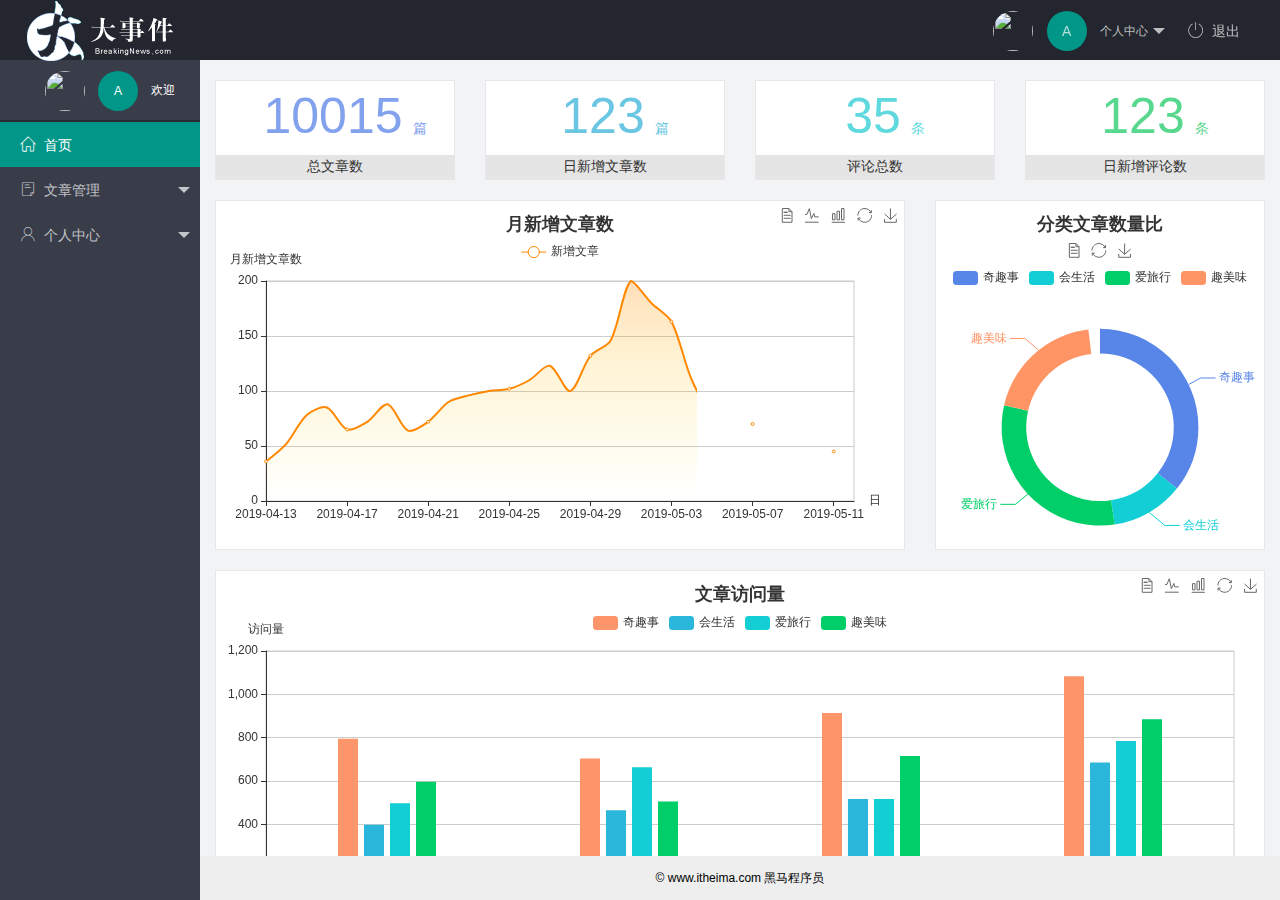
==== commit afd6c25a: "工作失误" ====
--- a/index.html
+++ b/index.html
@@ -58,7 +58,7 @@
                     <li class="layui-nav-item">
                         <a href="javascript:;"><span class="iconfont icon-user"></span>个人中心</a>
                         <dl class="layui-nav-child">
-                            <dd><a href="javascript:;"><i class="layui-icon layui-icon-form"></i> 基本资料</a></dd>
+                            <dd><a href="/user/user_info.html" target="fm"><i class="layui-icon layui-icon-form"></i> 基本资料</a></dd>
                             <dd><a href="javascript:;"><i class="layui-icon layui-icon-face-smile"></i> 更换头像</a></dd>
                             <dd><a href="javascript:;"><i class="layui-icon layui-icon-set"></i> 重置密码</a></dd>
                         </dl>
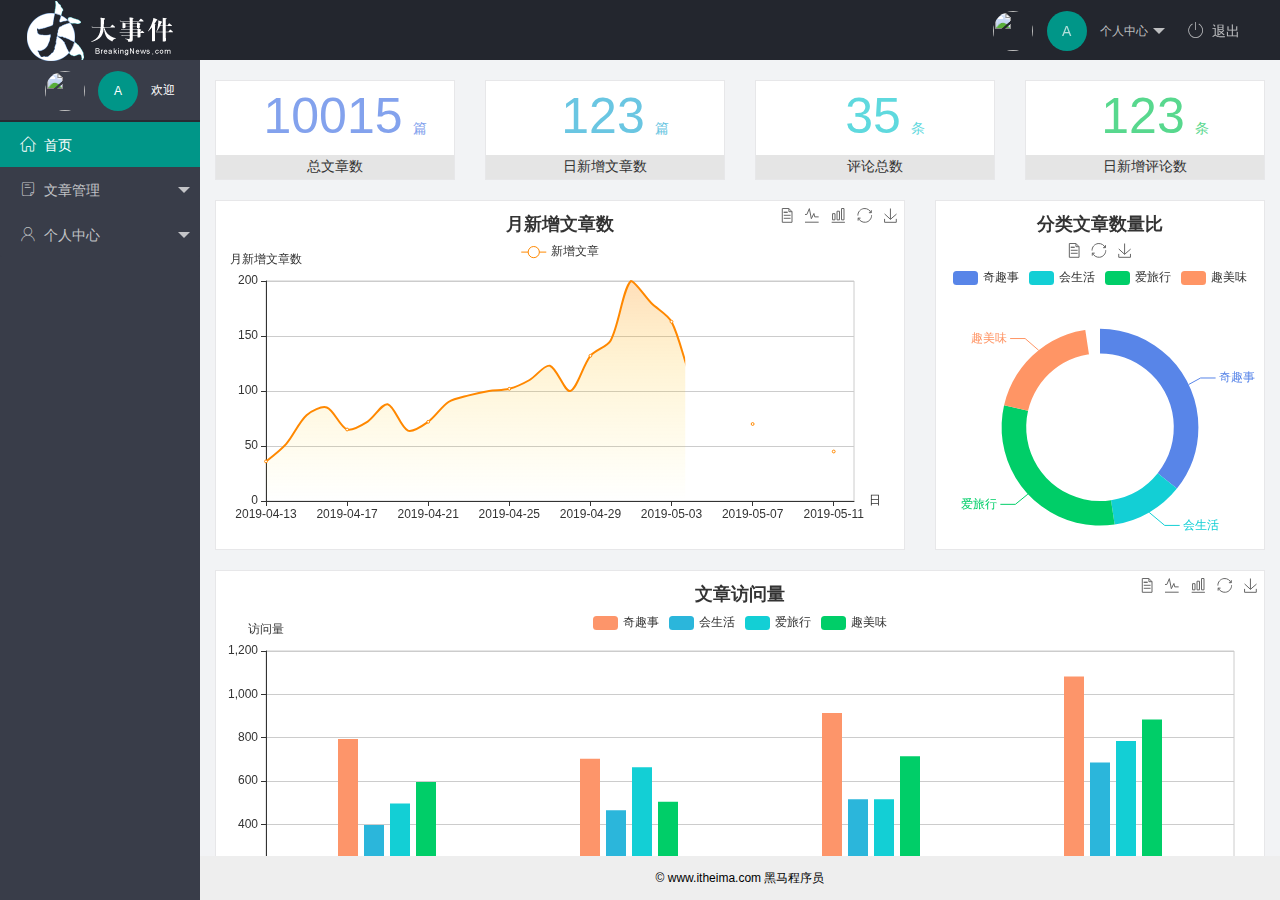
==== commit e6582b01: "完成个人中心功能的开发" ====
--- a/index.html
+++ b/index.html
@@ -25,9 +25,9 @@
                         <span class="text-avatar">A</span> 个人中心
                     </a>
                     <dl class="layui-nav-child">
-                        <dd><a href="">基本资料</a></dd>
-                        <dd><a href="">更换头像</a></dd>
-                        <dd><a href="">重置密码</a></dd>
+                        <dd><a href="/user/user_info.html" target="fm">基本资料</a></dd>
+                        <dd><a href="/user/user_avatar.html" target="fm">更换头像</a></dd>
+                        <dd><a href="/user/user_pwd.html" target="fm">重置密码</a></dd>
                     </dl>
                 </li>
                 <li class="layui-nav-item"><a href="javascript:;" id="btnLogout"><span class="iconfont icon-tuichu"></span>退出</a></li>
@@ -59,8 +59,8 @@
                         <a href="javascript:;"><span class="iconfont icon-user"></span>个人中心</a>
                         <dl class="layui-nav-child">
                             <dd><a href="/user/user_info.html" target="fm"><i class="layui-icon layui-icon-form"></i> 基本资料</a></dd>
-                            <dd><a href="javascript:;"><i class="layui-icon layui-icon-face-smile"></i> 更换头像</a></dd>
-                            <dd><a href="javascript:;"><i class="layui-icon layui-icon-set"></i> 重置密码</a></dd>
+                            <dd><a href="/user/user_avatar.html" target="fm"><i class="layui-icon layui-icon-face-smile"></i> 更换头像</a></dd>
+                            <dd><a href="/user/user_pwd.html" target="fm"><i class="layui-icon layui-icon-set"></i> 重置密码</a></dd>
                         </dl>
                     </li>
                 </ul>
